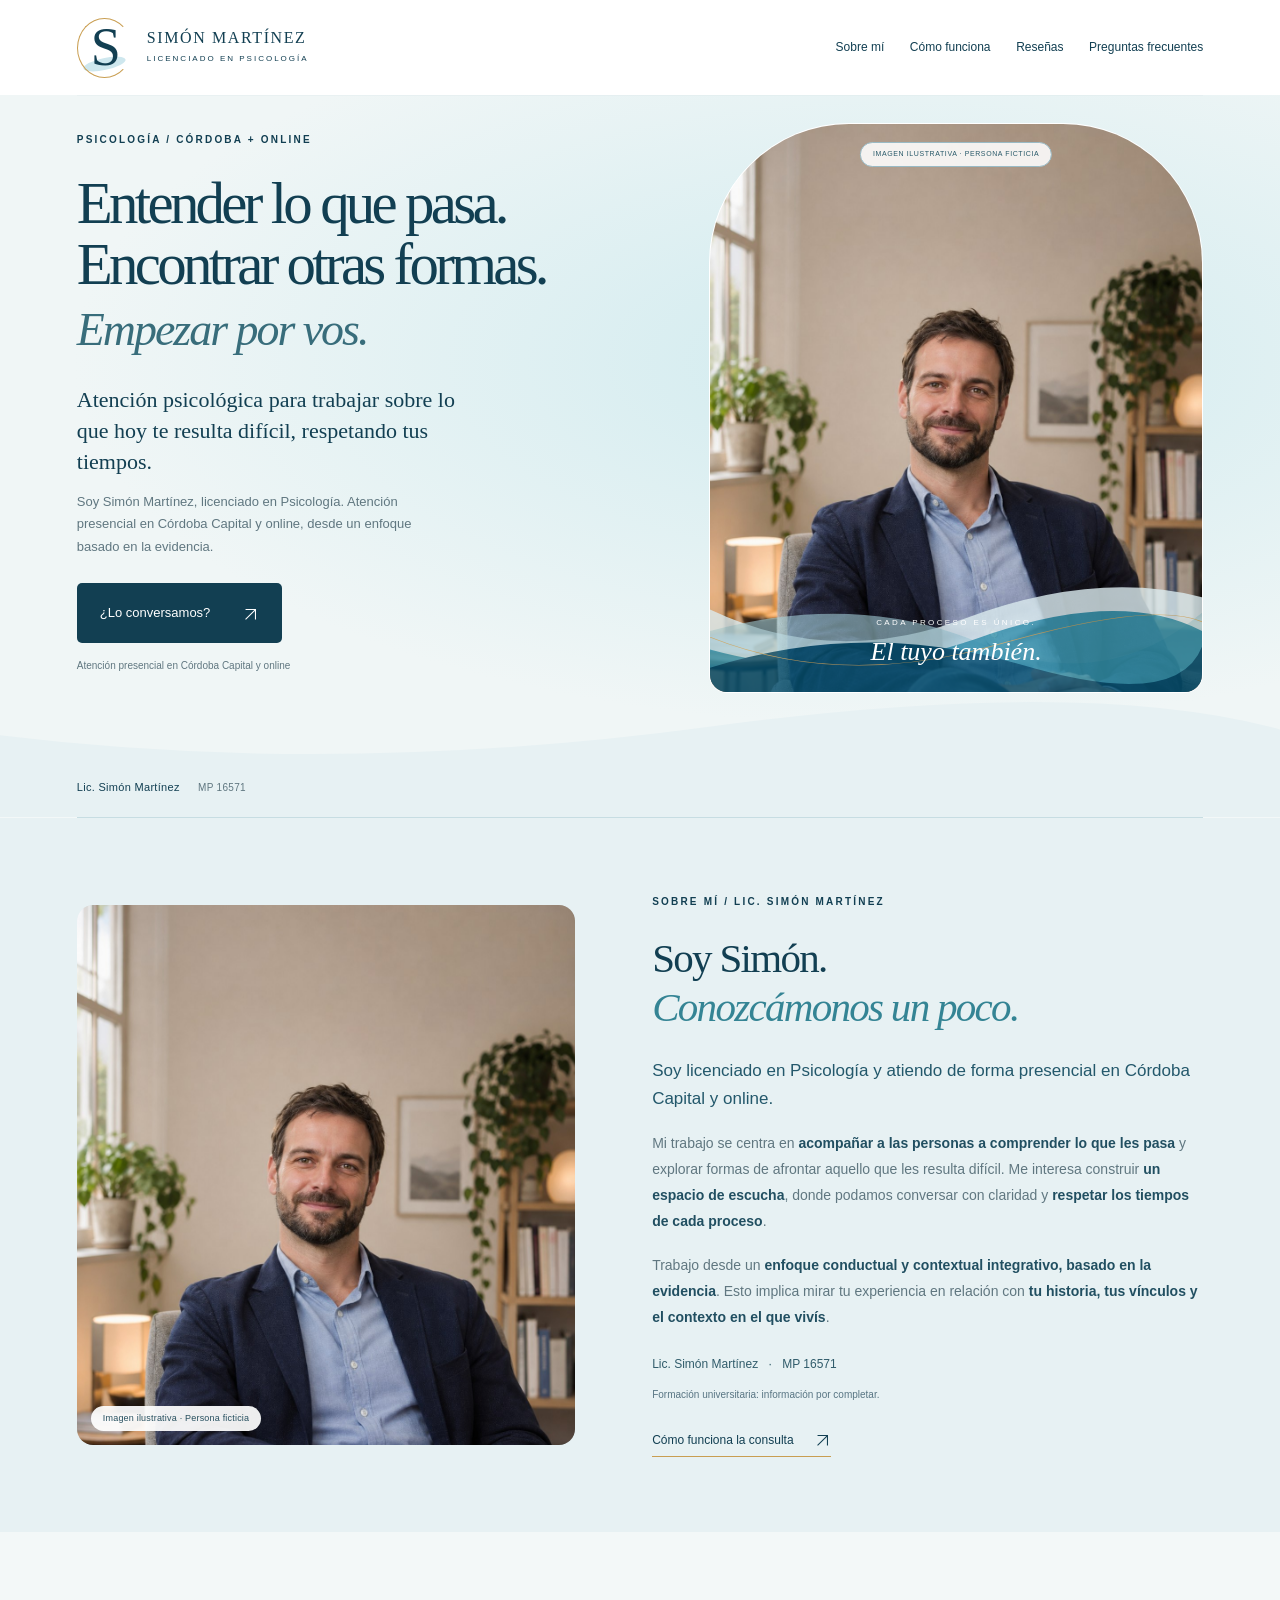
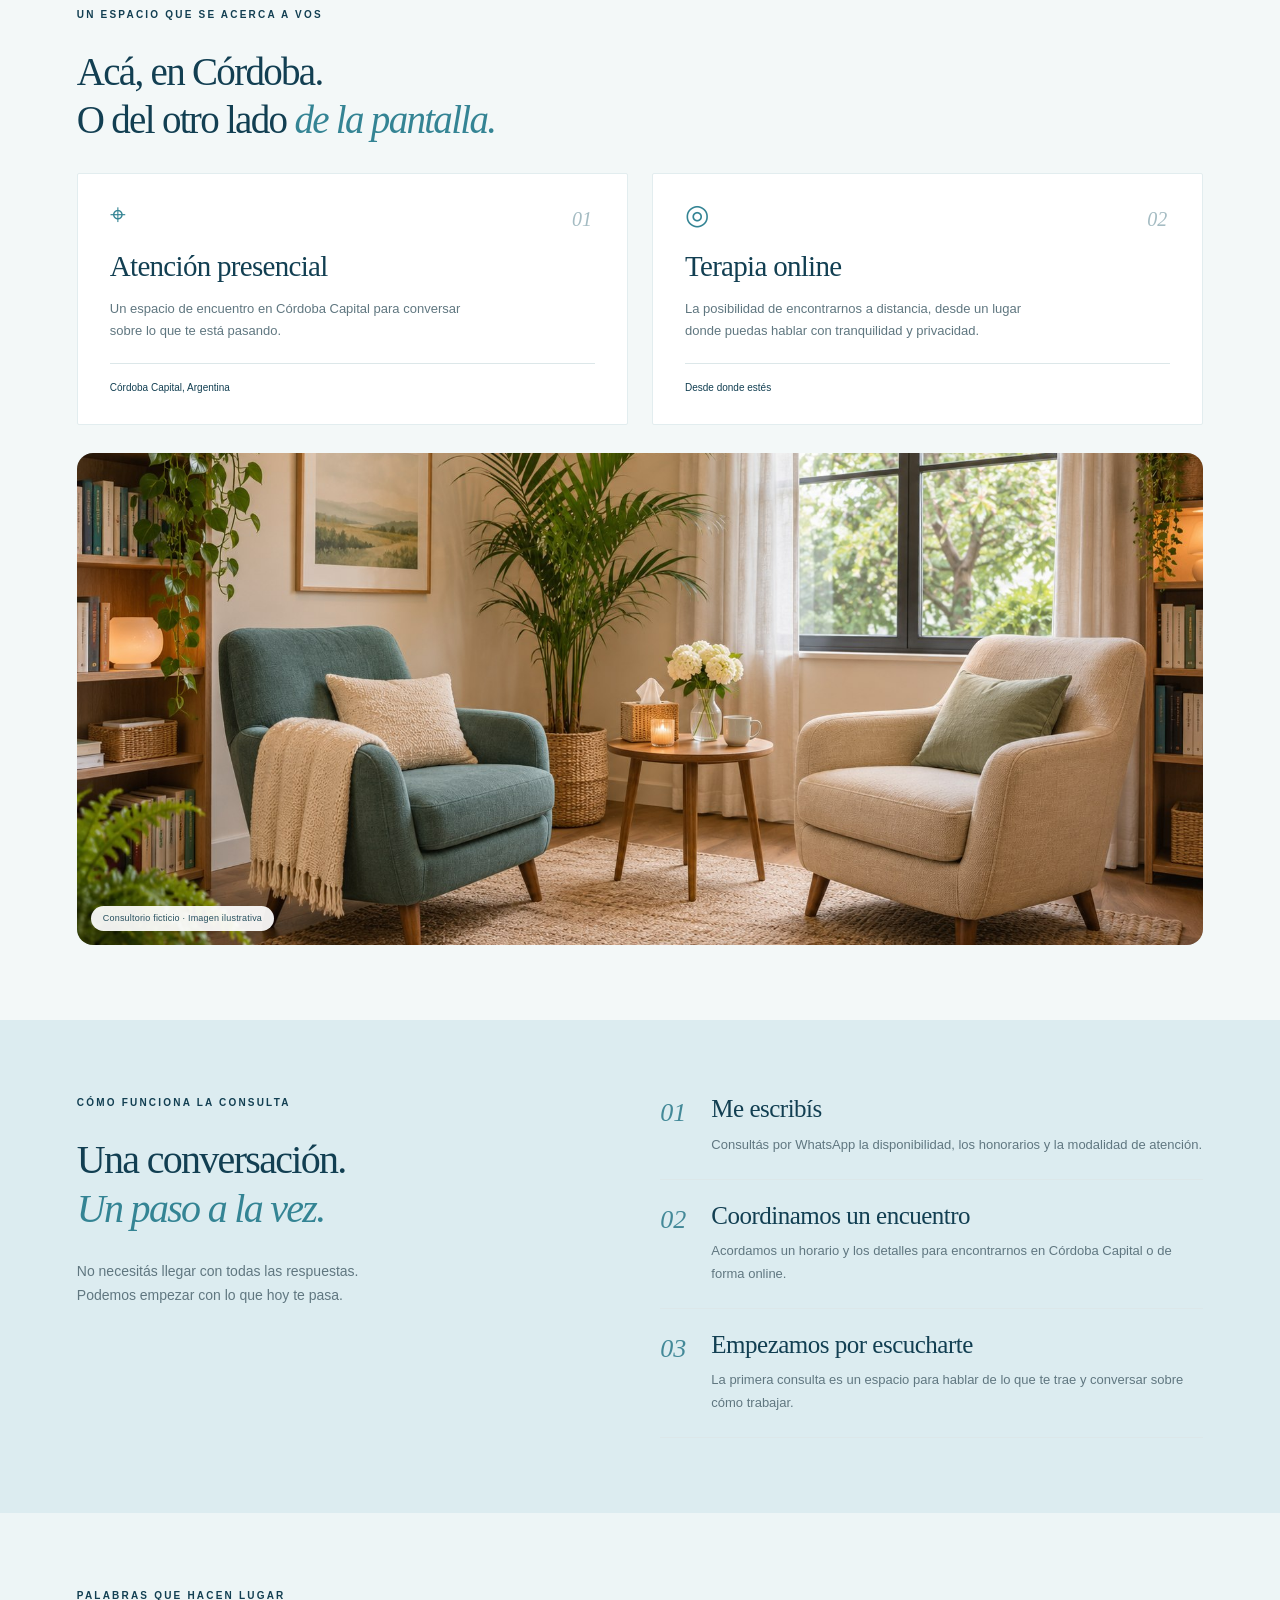
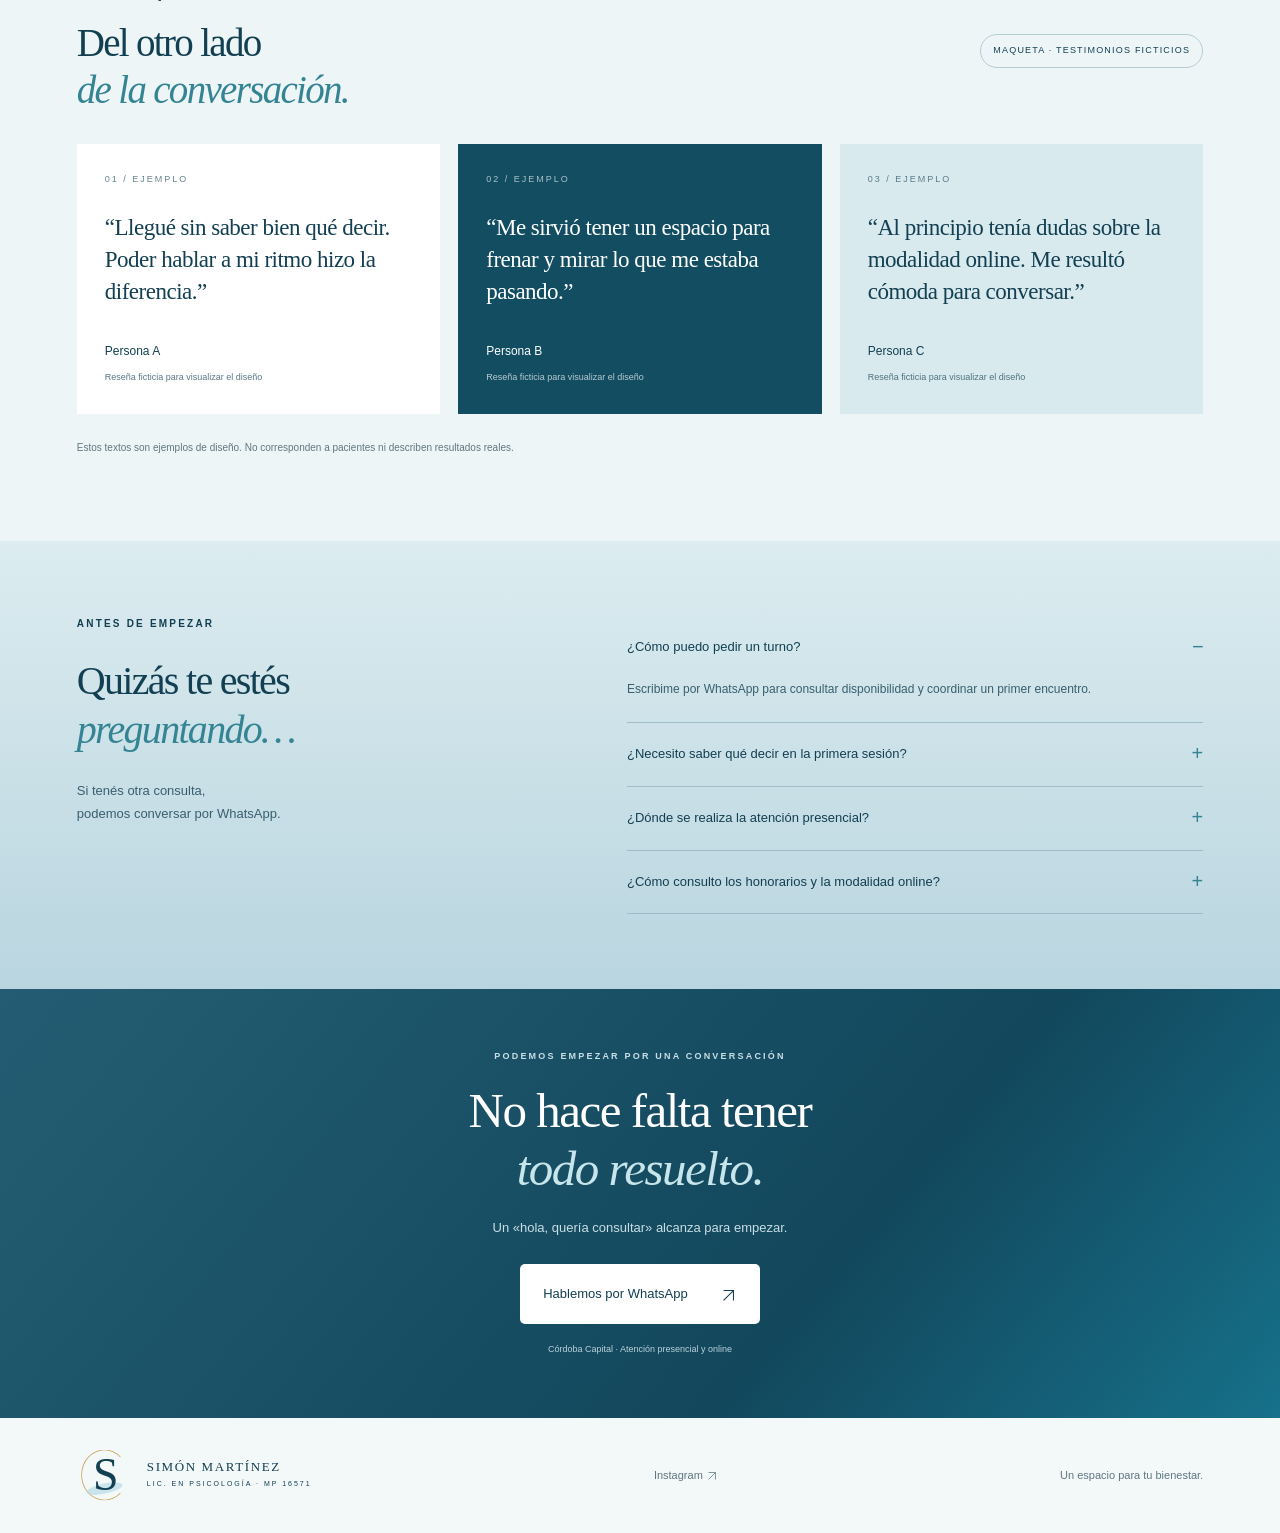
==== index.html @ 701aafaf "Create responsive psychologist landing page" ====
<!doctype html>
<html lang="es-AR">
<head><meta charset="utf-8"><meta name="viewport" content="width=device-width,initial-scale=1"><meta name="theme-color" content="#073d54"><meta name="description" content="Lic. Simón Martínez. Psicoterapia conductual y contextual integrativa basada en la evidencia. Córdoba Capital y online. MP 16571."><title>Simón Martínez · Psicólogo en Córdoba y online</title><style>
:root{--ink:#123f52;--muted:#607780;--gold:#c99e51;--pale:#f0f7f8;--line:#dce7e9}*{box-sizing:border-box}html{scroll-behavior:smooth;scroll-padding-top:30px}body{margin:0;color:var(--ink);background:#fff;font-family:Arial,Helvetica,sans-serif;font-size:15px;line-height:1.75}a{color:inherit;text-decoration:none}button,a,summary{-webkit-tap-highlight-color:transparent}a:focus-visible,summary:focus-visible{outline:3px solid var(--gold);outline-offset:6px}.wrap{width:min(1160px,88%);margin:auto}.header{height:112px;display:flex;align-items:center;justify-content:space-between;gap:24px}.brand{display:flex;align-items:center;gap:15px;font-family:Georgia,serif;letter-spacing:1.6px;line-height:1.35;font-size:16px}.brand small{display:block;font:8px/2.4 Arial,sans-serif;letter-spacing:2px}.monogram{position:relative;display:grid;place-items:center;width:55px;height:60px;border:1.5px solid var(--gold);border-right-color:transparent;border-radius:50%;font:54px/.9 Georgia,serif;letter-spacing:-3px}.monogram:after{content:'';position:absolute;bottom:7px;left:5px;width:43px;height:12px;background:#b6dce6aa;border-radius:50%;transform:rotate(-12deg);z-index:-1}.monogram i{position:absolute;right:-1px;top:18px;width:7px;height:7px;border-radius:50%;background:var(--gold)}nav{display:flex;gap:28px;font-size:12px}nav a:hover,.text-link:hover{color:#0c8a9a}.button{display:inline-flex;align-items:center;justify-content:center;gap:32px;background:var(--ink);color:#fff;padding:16px 23px;border-radius:5px;font-size:13px;line-height:1.4;transition:background .2s,transform .2s}.button:hover{background:#12647a;transform:translateY(-2px)}.button span{font-size:20px}.button.small{padding:11px 19px;gap:24px;font-size:12px}.hero{position:relative;background:linear-gradient(110deg,#f7faf9,#edf6f8);overflow:hidden}.hero-inner{display:grid;grid-template-columns:1.1fr 1fr;min-height:650px;align-items:center;gap:60px;padding-top:28px;padding-bottom:90px}.eyebrow{font-size:10px;font-weight:600;letter-spacing:2.2px;line-height:1.6;margin:0 0 25px}.eyebrow>span{display:inline-block;width:6px;height:6px;background:var(--gold);border-radius:50%;margin:0 8px 1px 0}h1,h2,h3{font-family:Georgia,'Times New Roman',serif;font-weight:400;line-height:1.14;letter-spacing:-1.7px;margin:0}h1{font-size:62px}h1 em,h2 em{font-weight:400;color:#348494}h1 em{position:relative}h1 em:after{content:'';position:absolute;bottom:-10px;left:0;width:95%;height:9px;border-top:1px solid var(--gold);border-radius:50%}.intro{font-size:16px;line-height:1.7;max-width:370px;margin:29px 0 13px}.description{font-size:13px;color:var(--muted);max-width:395px;margin-bottom:26px}.hero-note{font-size:10px;color:var(--muted);margin-top:14px}.hero-art{height:480px;position:relative;border-radius:220px 220px 12px 12px;background:linear-gradient(155deg,#fff 20%,#edf6f8 80%);overflow:hidden;box-shadow:0 24px 70px #1247560a;border:1px solid #fff}.art-letter{font:260px/.9 Georgia,serif;position:absolute;top:65px;left:50%;transform:translateX(-50%);color:#084565;z-index:2}.orbit{position:absolute;border:2px solid #d7ae60;border-right-color:transparent;border-bottom-color:#ead5ad;border-radius:50%;width:270px;height:280px;top:37px;left:50%;transform:translateX(-50%) rotate(-25deg)}.orbit-two{width:345px;height:350px;top:3px;border:1px solid #b4d7df70;transform:translateX(-50%) rotate(30deg)}.gold-dot{position:absolute;width:17px;height:17px;background:linear-gradient(130deg,#fce3a5,#c68928);border-radius:50%;top:175px;right:19%;z-index:3}.art-waves{position:absolute;bottom:0;width:100%;height:74%}.art-caption{position:absolute;bottom:28px;left:0;right:0;text-align:center;font-size:8px;letter-spacing:2.4px;color:white;z-index:4}.art-caption span{font:italic 22px/1.7 Georgia,serif;letter-spacing:0}.hero-bottom{position:absolute;bottom:-1px;left:0;width:100%;height:65px}.credentials{display:flex;justify-content:space-between;gap:20px;padding:25px 0 30px;border-bottom:1px solid var(--line);font-size:11px;letter-spacing:.3px}.credentials small{color:var(--muted);margin-left:15px;font-size:10px}.credentials>span+span:before{content:'✦';color:var(--gold);margin-right:16px}.section{padding-top:95px;padding-bottom:95px}h2{font-size:40px;line-height:1.22}h2 em{display:inline}.approach{display:grid;grid-template-columns:1.1fr 1fr;gap:80px}.approach-text p{margin:0 0 20px;color:var(--muted);font-size:14px}.text-link{font-size:12px;display:inline-flex;gap:45px;border-bottom:1px solid var(--gold);padding-bottom:5px}.modalities{background:var(--pale)}.section-heading{display:flex;justify-content:space-between;align-items:end;margin-bottom:40px}.section-heading>p{font-size:13px;color:var(--muted);margin:0 0 5px}.cards{display:grid;grid-template-columns:1fr 1fr;gap:24px}.card{padding:34px 37px;background:#fff;position:relative;border:1px solid #e2edef;border-radius:7px}.card-icon{font-size:35px;line-height:1;color:#348494}.card-number{position:absolute;top:34px;right:35px;font:italic 20px Georgia,serif;color:#a5bcc3}.card h3{font-size:29px;letter-spacing:-.7px;margin:25px 0 15px}.card p{font-size:13px;color:var(--muted);max-width:360px}.card-bottom{margin-top:32px;padding-top:18px;border-top:1px solid var(--line);display:flex;justify-content:space-between;align-items:center;font-size:10px}.card-bottom a{display:grid;place-items:center;border:1px solid var(--line);border-radius:50%;height:30px;width:30px;font-size:18px}.card-bottom a:hover{background:var(--pale)}.voices{text-align:center;border-bottom:1px solid var(--line);padding-top:65px;padding-bottom:65px}.quote-mark{font:90px/.8 Georgia,serif;color:var(--gold);height:58px}.voices .eyebrow{margin-bottom:15px}.voices h2{font-size:34px}.voices>p:not(.eyebrow){font-size:13px;color:var(--muted);margin-top:22px}.subtle{font-size:10px;color:var(--muted)}.faq{display:grid;grid-template-columns:1fr 1.2fr;gap:100px}.faq>div>p:last-child{font-size:13px;color:var(--muted);margin-top:25px}details{border-bottom:1px solid var(--line)}summary{cursor:pointer;list-style:none;font-size:13px;padding:20px 26px 20px 0;position:relative}summary::-webkit-details-marker{display:none}summary:after{content:'+';position:absolute;right:0;color:#368396;font-size:20px;top:13px}details[open] summary:after{content:'−'}details p{font-size:12px;color:var(--muted);margin:0 25px 22px 0}.contact{background:radial-gradient(ellipse at 100% 110%,#167e98 0%,transparent 65%),#0c4055;position:relative;overflow:hidden;color:white}.contact:after{content:'';position:absolute;width:800px;height:550px;border:1px solid #cba76588;border-radius:50%;right:-500px;top:-110px;transform:rotate(-35deg);pointer-events:none}.contact-inner{text-align:center;padding:70px 0}.contact .eyebrow{color:#c8dfe5;font-size:9px}.contact h2{font-size:48px}.contact h2 em{color:#c7e6ec}.contact p:not(.eyebrow){font-size:13px;color:#c9dfe5;margin:23px 0}.button.light{background:white;color:var(--ink)}.button.light:hover{background:#dceff2}.contact-note{display:block;font-size:9px;color:#bbd2dc;margin-top:18px}footer{display:flex;align-items:center;justify-content:space-between;gap:20px;min-height:140px}footer>a:not(.brand),footer>span{font-size:11px;color:var(--muted)}footer .brand{font-size:13px}footer .brand small{font-size:7px}footer .monogram{transform:scale(.85)}@media(min-width:1500px){.hero-inner{min-height:720px}}@media(max-width:900px){nav{gap:15px}nav a:last-child{display:none}.hero-inner{gap:30px}h1{font-size:49px}.hero-art{height:430px}.approach{gap:35px}h2{font-size:33px}.faq{gap:45px}.brand{font-size:13px}.brand small{font-size:7px}.credentials{font-size:10px}}@media(max-width:640px){.wrap{width:88%}.header{height:90px;gap:10px}.header nav{display:none}.brand{font-size:12px;gap:10px;letter-spacing:1px}.brand small{font-size:6px;letter-spacing:1.2px}.monogram{width:43px;height:48px;font-size:44px}.monogram:after{width:32px}.button.small{font-size:11px;padding:10px 13px;gap:14px}.hero-inner{grid-template-columns:1fr;padding-top:35px;padding-bottom:65px;gap:25px}.eyebrow{font-size:9px;letter-spacing:1.7px;margin-bottom:22px}h1{font-size:47px;letter-spacing:-1.8px}.intro{font-size:15px;margin-top:28px}.description{font-size:12px}.hero-art{height:305px;width:100%;max-width:380px;margin:0 auto;border-radius:150px 150px 8px 8px}.art-letter{font-size:180px;top:35px}.orbit{width:200px;height:205px;top:16px}.orbit-two{width:260px;height:270px;top:-20px}.gold-dot{top:105px;right:20%;width:12px;height:12px}.art-caption{bottom:15px;font-size:7px}.art-caption span{font-size:18px}.hero-bottom{height:35px}.credentials{flex-wrap:wrap;justify-content:center;text-align:center;gap:12px;padding:20px 0;font-size:9px}.credentials>span:first-child{width:100%;font-size:12px}.credentials>span+span:before{margin-right:6px}.section{padding-top:60px;padding-bottom:60px}.approach,.faq{grid-template-columns:1fr;gap:25px}h2{font-size:32px;letter-spacing:-1px}.approach-text p{font-size:13px}.section-heading{display:block;margin-bottom:27px}.section-heading>p{margin-top:20px}.cards{grid-template-columns:1fr;gap:17px}.card{padding:28px}.card h3{font-size:27px;margin-top:20px}.card-bottom{margin-top:25px}.voices h2{font-size:29px}.voices>p:not(.eyebrow){max-width:270px;margin:20px auto 10px}.subtle{display:block;font-size:9px;max-width:270px;margin:auto}.faq{gap:15px}.faq>div>p:last-child{margin-top:18px}.contact-inner{padding:60px 0}.contact h2{font-size:39px}.contact p:not(.eyebrow){font-size:12px}footer{flex-wrap:wrap;justify-content:space-between;padding:25px 0;min-height:140px}footer>span{width:100%;text-align:center;font-size:9px}footer .brand{font-size:11px}}@media(prefers-reduced-motion:reduce){html{scroll-behavior:auto}*{transition:none!important}}

.arrow{width:17px;height:17px;vertical-align:middle;flex-shrink:0}footer>a:not(.brand) .arrow{width:12px;height:12px}
/* Second direction: oversized typography, moving water, tactile surfaces. */
.hero-inner{grid-template-columns:1.2fr 1fr;gap:35px;min-height:740px;padding-top:50px}.hero{background:radial-gradient(ellipse at var(--mx,70%) var(--my,40%),#d1ebef,transparent 65%),#f0f6f6}.hero h1{font-size:clamp(48px,5.1vw,76px);letter-spacing:-3.7px;line-height:1.04}.hero h1 em{color:#137b91}.hero h1 em:after{display:none}.hero h1 .outlined{font-size:.78em;font-style:italic;color:#386d7b;letter-spacing:-2px}.intro{font-family:Georgia,serif;font-size:23px;line-height:1.4;max-width:405px}.description{max-width:370px}.hero-art{height:540px;border-radius:180px 180px 20px 20px;transform:perspective(1000px) rotateY(var(--ry,0deg)) rotateX(var(--rx,0deg));transition:transform .25s ease-out;box-shadow:20px 30px 0 #b5d4db30;isolation:isolate}.portrait-slot{position:absolute;inset:0;z-index:1}.portrait{width:100%;height:100%;object-fit:cover;object-position:center top}.portrait-pending{position:absolute;inset:0;display:flex;flex-direction:column;justify-content:center;padding:40px 20px 120px;align-items:center;background:linear-gradient(140deg,#e3f1f2,#a7d1dc)}.portrait-pending>span{font-size:60px;letter-spacing:7px;line-height:1.2}.portrait-pending em{font:italic 69px/1.1 Georgia,serif}.portrait-pending small{margin-top:18px;font-size:9px;letter-spacing:2px}.portrait-slot:has(img:not([hidden])) .portrait-pending{display:none}.hero-art .orbit{z-index:2;opacity:.35;pointer-events:none}.art-waves{z-index:2;pointer-events:none;height:55%;width:125%;left:-12.5%;animation:water 9s ease-in-out infinite alternate;opacity:.86}.art-caption{z-index:3;bottom:25px}.art-caption span{font-size:26px}.gold-dot,.monogram i,.eyebrow>span{display:none}.moving-strip{overflow:hidden;background:#0c4b61;color:#d4e9ed;padding:16px 0;transform:rotate(-1.4deg);margin:-5px 0 20px}.moving-strip>div{white-space:nowrap;width:max-content;animation:drift 40s linear infinite;font-size:12px;letter-spacing:3px}.moving-strip i{margin:0 40px;color:#b9dce4;font-size:20px}.approach h2{font-size:49px}.approach{padding-top:115px;padding-bottom:115px}.card{border-radius:2px;transition:transform .25s,box-shadow .25s}.card:hover{transform:translateY(-7px);box-shadow:0 20px 35px #184b5d0c}.voices{text-align:left}.voices .section-heading{align-items:center}.voices h2{font-size:46px}.demo-label{font-size:9px;letter-spacing:1.2px;border:1px solid #b6cdd3;padding:8px 12px;border-radius:30px}.review-grid{display:grid;grid-template-columns:repeat(3,1fr);gap:18px}.review{background:#edf5f5;padding:28px;display:flex;flex-direction:column;min-height:310px;transform:perspective(900px) rotateY(var(--ry,0deg)) rotateX(var(--rx,0deg));transition:transform .2s ease-out}.review:nth-child(2){background:#124d61;color:#fff;margin-top:27px;margin-bottom:-27px}.review:nth-child(3){background:#e4eef0}.review-index{font-size:9px;letter-spacing:2px;opacity:.65}.review blockquote{font:24px/1.4 Georgia,serif;margin:30px 0;letter-spacing:-.5px}.review p{font-size:12px;margin:auto 0 0}.review p span{display:block;font-size:9px;opacity:.7;margin-top:8px}.voices>p.demo-note{font-size:10px;margin-top:50px}.button{transition:transform .2s ease-out,background .2s;transform:translate(var(--bx,0px),var(--by,0px))}.button:hover{transform:translate(var(--bx,0px),var(--by,-2px));background:#13738b}.reveal{opacity:0;transform:translateY(24px);transition:opacity .8s,transform .8s}.reveal.visible{opacity:1;transform:translateY(0)}.hero-copy{animation:enter .9s both}.hero-art{animation:enter 1.2s both}.contact h2{font-size:65px}.contact-inner{padding:90px 0}@keyframes drift{to{transform:translateX(-50%)}}@keyframes water{from{transform:translateX(-3%) rotate(-3deg)}to{transform:translateX(3%) rotate(3deg)}}@keyframes enter{from{opacity:0;translate:0 25px}to{opacity:1;translate:0 0}}@media(max-width:900px){.hero h1{font-size:55px}.hero-inner{gap:25px}.hero-art{height:470px}.portrait-pending>span{font-size:45px}.portrait-pending em{font-size:55px}.review{padding:20px}.review blockquote{font-size:20px}}@media(max-width:640px){.hero-inner{grid-template-columns:1fr;padding-top:30px;gap:35px}.hero h1{font-size:52px;letter-spacing:-2.7px}.hero h1 .outlined{letter-spacing:-1.5px}.intro{font-size:22px;max-width:310px}.hero-art{height:390px;max-width:none;border-radius:150px 150px 10px 10px;box-shadow:10px 15px 0 #b5d4db30}.portrait-pending{padding-bottom:80px}.portrait-pending>span{font-size:54px}.portrait-pending em{font-size:65px}.moving-strip{padding:10px 0}.moving-strip>div{font-size:10px}.approach{padding-top:65px;padding-bottom:65px}.approach h2{font-size:36px}.voices h2{font-size:36px}.voices .section-heading{display:block}.demo-label{display:inline-block;margin-top:23px;font-size:8px}.review-grid{grid-template-columns:1fr}.review{min-height:240px;padding:28px}.review:nth-child(2){margin:0}.review blockquote{font-size:25px}.voices>p.demo-note{max-width:none;margin-top:22px}.contact h2{font-size:45px}}@media(prefers-reduced-motion:reduce){*,*:before,*:after{animation:none!important;transition:none!important}.reveal{opacity:1;transform:none}.hero-art,.review,.button{transform:none!important}}
body{overflow-x:clip}
html{overflow-x:hidden}.moving-strip{clip-path:inset(-100px 2px);max-width:100%}
.header{gap:22px}.header>.button{margin-left:auto}.menu-toggle{width:46px;height:46px;border:1px solid #bad0d7;border-radius:50%;background:transparent;display:flex;flex-direction:column;justify-content:center;align-items:center;gap:5px;cursor:pointer;transition:background .2s}.menu-toggle span{height:1.5px;width:19px;background:var(--ink);transition:width .2s}.menu-toggle:hover{background:#e4f0f2}.menu-toggle:hover span:nth-child(2){width:12px}dialog{border:0;color:var(--ink);padding:32px;background:#f3f8f8;max-height:90dvh;overscroll-behavior:contain}dialog::backdrop{background:#052b3f99;backdrop-filter:blur(7px)}dialog[open]{animation:enter .3s ease-out}.menu-dialog{width:min(560px,92vw);border-radius:12px;margin:auto 4vw auto auto}.dialog-top{display:flex;justify-content:space-between;align-items:center;gap:20px;font-size:10px;letter-spacing:2px}.close-dialog{border:1px solid #bdd1d7;border-radius:50%;width:40px;height:40px;font:28px/1 Arial;color:var(--ink);background:transparent;cursor:pointer;flex-shrink:0}.close-dialog:hover{background:#dcebef}.menu-dialog nav{display:flex;flex-direction:column;gap:0;margin:25px 0}.menu-dialog nav a{font:32px/1.3 Georgia,serif;padding:17px 0;border-bottom:1px solid var(--line);display:flex;align-items:center;gap:20px}.menu-dialog nav a:last-child{display:flex}.menu-dialog nav small{font:10px Arial;color:#64818a}.menu-dialog nav a span{margin-left:auto;font:24px Georgia}.menu-dialog>p{font-size:10px;color:var(--muted)}.content-dialog{width:min(1100px,94vw);border-radius:12px}.content-dialog .section{padding-top:40px;padding-bottom:35px}.content-dialog .wrap{width:100%}.content-dialog .modalities{background:transparent}.content-dialog .reveal{opacity:1;transform:none}.content-dialog .voices{border:0}.content-dialog .voices .review-grid{margin-bottom:35px}[hidden]{display:none!important}body:has(dialog[open]){overflow:hidden}.quick-links{display:flex;justify-content:center;gap:12px;flex-wrap:wrap;padding:28px 0}.quick-links a{font-size:12px;border:1px solid var(--line);padding:10px 18px;border-radius:30px;transition:background .2s}.quick-links a:hover{background:#dfedf0}.compact .hero-inner{min-height:600px;padding-top:25px;padding-bottom:55px}.compact .hero-art{height:440px}.compact .hero h1{font-size:clamp(45px,4.5vw,65px)}.compact .hero .intro{margin:20px 0 12px;font-size:21px}.compact .contact-inner{padding:35px 0}.compact .contact h2{font-size:36px}.compact .contact h2 br{display:none}.compact .contact .eyebrow{display:none}.compact .contact p:not(.eyebrow){margin:12px 0 18px}.compact .contact-note{margin-top:12px}.compact footer{min-height:110px}.compact .credentials{padding:15px 0}.compact .moving-strip{padding:9px 0;margin-bottom:5px}@media(max-width:640px){.header{gap:10px}.menu-toggle{width:40px;height:40px}.compact .hero-inner{gap:22px;padding-top:15px;padding-bottom:45px}.compact .hero h1{font-size:46px}.compact .hero-art{height:300px;max-width:340px}.compact .hero .description{display:none}.compact .hero .intro{font-size:19px;margin:18px 0}.compact .hero-note{font-size:9px}.compact .portrait-pending>span{font-size:40px}.compact .portrait-pending em{font-size:50px}.compact .portrait-pending{padding-bottom:70px}.compact .art-caption span{font-size:22px}.quick-links{gap:8px;padding:20px 0}.quick-links a{font-size:11px;padding:8px 12px}.compact .contact h2{font-size:29px}.content-dialog,.menu-dialog{padding:22px}.menu-dialog{margin:auto}.menu-dialog nav a{font-size:27px;padding:15px 0}.content-dialog .section-heading{margin-bottom:20px}.content-dialog .approach h2,.content-dialog h2{font-size:30px}.content-dialog .review{min-height:220px}.content-dialog .faq{gap:10px}}
/* Continuous, calm reading experience. */
.credentials>span+span:before{content:none}.header{height:95px}.header .menu-toggle{margin-left:auto}.hero-inner{min-height:660px;padding-top:28px;padding-bottom:65px}.hero-art{height:470px;animation:enter 1.2s both;transform:none;box-shadow:none}.art-waves{animation:none;width:100%;left:0;transform:none}.hero h1{font-size:clamp(45px,4.7vw,67px)}.hero .intro{font-size:22px}.hero .description{margin-bottom:24px}.credentials{padding:20px 0;font-size:11px;align-items:center}.section{padding-top:75px;padding-bottom:75px}.approach{gap:75px}.approach h2{font-size:41px}.section-heading h2{font-size:39px}.card{padding:27px 32px}.card h3{margin-top:17px}.card-bottom{margin-top:20px;padding-top:15px}.card-icon{font-size:28px}.section-heading{margin-bottom:30px}.consultation{display:grid;grid-template-columns:1fr 1.1fr;gap:90px}.consult-intro{font-size:14px;color:var(--muted);margin-top:25px}.steps article{display:flex;gap:25px;padding:22px 0;border-bottom:1px solid var(--line)}.steps article:first-child{padding-top:0}.steps article>span{font:italic 26px Georgia;color:#438998;line-height:1.4}.steps h3{font-size:25px;letter-spacing:-.5px}.steps p{font-size:13px;color:var(--muted);margin:10px 0 0}.voices{border-top:1px solid var(--line)}.voices h2{font-size:39px}.review{min-height:270px;transform:none}.review:nth-child(2){margin-top:0;margin-bottom:0}.review blockquote{font-size:23px;margin:24px 0}.voices>p.demo-note{margin-top:25px}.faq{gap:70px}.contact-inner{padding:60px 0}.contact h2{font-size:49px;line-height:1.2;letter-spacing:-1.5px}.contact h2 br{display:block}.contact h2 em{display:inline-block}.contact p:not(.eyebrow){margin:18px 0 24px}.contact .eyebrow{margin-bottom:18px}.contact:after{display:none}footer{min-height:115px}.menu-dialog nav a{font-size:28px;padding:13px 0}.menu-dialog{max-height:92dvh}.button:hover{transform:translateY(-2px)}.card:hover{transform:translateY(-3px)}@media(max-width:640px){.header{height:80px}.hero-inner{padding-top:25px;padding-bottom:45px;gap:28px}.hero h1{font-size:46px}.hero-art{height:330px}.hero .intro{font-size:20px}.hero .description{font-size:12px}.hero .hero-note{font-size:9px}.portrait-pending{padding-bottom:85px}.portrait-pending>span{font-size:42px}.portrait-pending em{font-size:53px}.credentials{gap:10px;font-size:9px;padding:18px 0}.credentials>span:first-child{font-size:11px}.section{padding-top:48px;padding-bottom:48px}.approach,.consultation,.faq{grid-template-columns:1fr;gap:25px}.approach h2,.section-heading h2,.voices h2,h2{font-size:32px}.consultation{gap:30px}.steps article{gap:20px;padding:20px 0}.steps h3{font-size:24px}.consult-intro{margin:18px 0 0}.card{padding:25px}.review{min-height:235px;padding:25px}.review blockquote{font-size:23px}.contact-inner{padding:44px 0}.contact h2{font-size:35px;letter-spacing:-1px}.contact .eyebrow{font-size:8px}.contact p:not(.eyebrow){font-size:12px}.faq>div>p:last-child{margin-bottom:0}.demo-label{margin-top:18px}}


/* Visible navigation on larger screens; hamburger only on phones. */
.header .desktop-nav{display:flex;align-items:center;gap:28px;margin-left:auto;font-size:12px}.header .desktop-nav a{display:block;white-space:nowrap;padding:8px 0;position:relative}.desktop-nav a:after{content:'';position:absolute;left:0;right:100%;bottom:2px;height:1px;background:currentColor;transition:right .2s}.desktop-nav a:hover:after{right:0}.header .menu-toggle{display:none}@media(min-width:641px) and (max-width:900px){.header .desktop-nav{gap:16px;font-size:11px}.header{gap:16px}}@media(max-width:640px){.header .desktop-nav{display:none}.header .menu-toggle{display:flex}}

/* Gentle motion inspired by the reference, with visible photo placement guides. */
.header{position:sticky;top:0;z-index:20;background:#ffffffed;backdrop-filter:blur(14px);box-shadow:0 1px 0 #dce7e955}.header:before{content:'';position:absolute;inset:0 calc((100vw - 100%)/-2);background:inherit;z-index:-1;backdrop-filter:blur(14px)}html{scroll-padding-top:115px}.header{transition:box-shadow .3s}.header.is-scrolled{box-shadow:0 5px 24px #123f520c}.reveal{opacity:0;transform:translateY(22px);transition:opacity .65s ease,transform .65s cubic-bezier(.2,.65,.3,1);transition-delay:var(--reveal-delay,0ms)}.reveal.visible{opacity:1;transform:translateY(0)}.card,.review{transition:box-shadow .3s ease,transform .3s ease,opacity .65s ease}.card.visible:hover,.review.visible:hover{transform:translateY(-5px);box-shadow:0 15px 35px #123f5212}.button{transition:background .25s ease,transform .25s ease,box-shadow .25s ease}.button:hover{box-shadow:0 7px 18px #123f521a}.text-link .arrow,.button .arrow{transition:transform .25s}.text-link:hover .arrow,.button:hover .arrow{transform:translate(2px,-2px)}.image-tag{position:absolute;top:20px;left:20px;z-index:5;border:1px solid #99bac5;background:#ffffffde;border-radius:20px;padding:6px 12px;font-size:8px;letter-spacing:1.5px;line-height:1.5;color:#285969}.portrait-pending{padding:75px 25px 110px;background:linear-gradient(140deg,#ecf5f5,#d2e8ed);text-align:center}.portrait-pending>strong,.image-placeholder>strong{font:27px/1.2 Georgia,serif;letter-spacing:-.5px;color:var(--ink)}.portrait-pending p,.image-placeholder p{font:12px/1.8 Arial,sans-serif;color:#527480;margin:16px 0}.portrait-pending small,.image-placeholder small{font:8px/1.5 Arial,sans-serif;letter-spacing:1.5px;color:#527480}.portrait-pending .photo-frame-icon,.image-placeholder .photo-frame-icon{width:46px;height:46px;border:1px solid #9cbec9;border-radius:10px;display:grid;place-items:center;font:25px Arial;color:#5e8d9d;margin-bottom:20px;letter-spacing:0}.image-placeholder{position:relative;border:1px dashed #9dbdc7;border-radius:12px;background:linear-gradient(120deg,#f0f7f7,#e2eef1);display:flex;align-items:center;justify-content:center;flex-direction:column;text-align:center;padding:65px 25px 35px;min-height:250px}.about-photo{margin-top:30px}.about-photo strong{font-size:24px}.office-photo{margin-top:24px;min-height:230px}.image-placeholder .image-tag{top:15px;left:15px}.office-photo .photo-frame-icon{margin-bottom:12px}.office-photo p{margin:12px 0}.about-photo p{font-size:11px}.faq details{interpolate-size:allow-keywords}.faq details::details-content{height:0;overflow:clip;opacity:0;transition:height .35s ease,opacity .25s ease,content-visibility .35s allow-discrete}.faq details[open]::details-content{height:auto;opacity:1}.faq summary:after{transition:transform .25s}.faq details[open] summary:after{transform:rotate(180deg)}@media(max-width:640px){html{scroll-padding-top:95px}.portrait-pending{padding:70px 20px 95px}.portrait-pending .photo-frame-icon{width:34px;height:34px;margin-bottom:12px;font-size:20px}.portrait-pending>strong{font-size:23px}.portrait-pending p{font-size:10px;margin:10px 0}.portrait-pending small{font-size:7px;margin-top:6px}.image-tag{top:16px;left:16px;font-size:7px}.image-placeholder{min-height:235px;padding:65px 20px 28px}.image-placeholder strong{font-size:24px}.image-placeholder p{font-size:11px}.image-placeholder p br{display:none}.office-photo{min-height:230px}.about-photo{margin-top:25px}}@media(prefers-reduced-motion:reduce){.reveal{opacity:1;transform:none}.faq details::details-content{transition:none}.card.visible:hover,.review.visible:hover{transform:none}}

/* Responsive photo layout: intrinsic sizes and deliberate crops. */
*,*:before,*:after{box-sizing:border-box}img{display:block;max-width:100%;height:auto}figure{margin:0}.hero-inner,.approach,.consultation,.faq,.cards,.review-grid{min-width:0}.hero-inner>*,.approach>*,.consultation>*,.faq>*,.cards>*,.review-grid>*{min-width:0}.hero-inner{grid-template-columns:minmax(0,1.15fr) minmax(0,1fr);gap:clamp(25px,5vw,70px)}.hero-art{height:auto;aspect-ratio:4/5;max-height:570px;width:100%;border-radius:140px 140px 18px 18px}.portrait-slot{position:absolute;inset:0}.portrait{width:100%;height:100%;object-fit:cover;object-position:50% 25%}.hero-art .orbit{display:none}.hero-art .art-waves{height:27%;opacity:.8}.art-caption{bottom:18px}.hero-art>.image-tag{font-size:7px;letter-spacing:.6px;top:18px;left:50%;transform:translateX(-50%);white-space:nowrap}.approach{grid-template-columns:minmax(0,.95fr) minmax(0,1.05fr);align-items:center;gap:clamp(30px,6vw,85px)}.about-photo{margin:0;aspect-ratio:4/4.5;width:100%;max-height:540px}.demo-photo{position:relative;overflow:hidden;border-radius:16px;background:#dcebef;border:0;padding:0}.demo-photo img{width:100%;height:100%;object-fit:cover}.about-photo img{object-position:50% 25%}.demo-photo figcaption{position:absolute;bottom:14px;left:14px;max-width:calc(100% - 28px);border-radius:20px;background:#ffffffec;padding:6px 12px;font:9px/1.5 Arial,sans-serif;color:#264f5e;letter-spacing:.2px}.approach-text .eyebrow{color:var(--ink);font-size:10px;margin-bottom:22px}.approach-text h2{margin-bottom:25px}.approach-text p{font-size:14px;line-height:1.85}.office-photo{width:100%;aspect-ratio:16/7;min-height:0;margin-top:28px}.office-photo img{object-position:50% 55%}.credentials{justify-content:flex-start}.section-heading{gap:25px}h1,h2,h3,p{overflow-wrap:break-word}.text-link{max-width:100%;gap:20px;align-items:center}.steps article>span{flex-shrink:0}.header .desktop-nav{gap:clamp(15px,2vw,28px)}.hero h1{font-size:clamp(42px,4.6vw,67px)}.review blockquote{overflow-wrap:anywhere}@media(min-width:641px) and (max-width:1000px){.hero-inner{gap:28px}.hero h1{font-size:clamp(40px,5.5vw,54px);letter-spacing:-2px}.hero-art{border-radius:95px 95px 14px 14px}.hero .intro{font-size:20px}.hero .description{font-size:12px}.approach{gap:30px}.approach h2{font-size:34px}.approach-text p{font-size:13px}.review-grid{gap:12px}.review{padding:20px}.review blockquote{font-size:21px}.consultation,.faq{gap:35px}}@media(max-width:640px){.wrap{width:calc(100% - 36px)}.hero-inner{grid-template-columns:minmax(0,1fr);padding-top:24px;gap:28px}.hero h1{font-size:clamp(37px,10.6vw,55px);letter-spacing:-2px;line-height:1.12}.hero h1 .outlined{letter-spacing:-1px;font-size:.79em}.hero-art{width:min(100%,390px);height:auto;aspect-ratio:4/4.6;max-height:none;border-radius:110px 110px 14px 14px;margin:0 auto}.hero .intro{max-width:100%;font-size:20px}.hero .description{display:block;max-width:100%;font-size:12px}.hero .hero-note{font-size:10px}.hero-art .art-waves{height:25%}.hero-art>.image-tag{top:18px;font-size:6px;padding:5px 9px}.art-caption{bottom:15px}.art-caption span{font-size:22px}.approach{grid-template-columns:minmax(0,1fr);gap:28px;align-items:start}.approach .about-photo{width:100%;aspect-ratio:5/4;max-height:none;margin:0}.about-photo img{object-position:50% 28%}.approach-text h2{font-size:33px;margin-bottom:20px}.approach-text p{font-size:13px}.office-photo{aspect-ratio:4/3;width:100%;min-height:0;margin-top:20px}.office-photo img{object-position:50% 50%}.demo-photo figcaption{font-size:8px;bottom:10px;left:10px;padding:5px 10px}.section-heading{display:block}.section-heading h2{font-size:32px}.consultation,.faq,.cards,.review-grid{grid-template-columns:minmax(0,1fr)}.review{min-height:0}.review blockquote{font-size:24px}.review p{margin-top:10px}.credentials>span:first-child{width:auto}.contact h2{font-size:clamp(29px,8.5vw,36px)}footer{gap:18px}footer .brand{max-width:75%}.header{gap:12px}.header .brand{min-width:0}.brand>span:last-child{min-width:0}.menu-dialog{width:calc(100% - 28px);max-height:90dvh;padding:22px}.menu-dialog nav a{font-size:clamp(23px,6.4vw,28px)}.demo-label{white-space:normal;max-width:100%;font-size:8px}.steps article{gap:16px}.steps h3{font-size:23px}.contact-note{font-size:9px}}@media(max-width:360px){.wrap{width:calc(100% - 28px)}.header .brand{font-size:10px;gap:8px}.brand small{font-size:5.5px}.header .monogram{width:36px;height:42px;font-size:38px}.hero h1{font-size:37px}.hero .button{width:100%}.hero .intro{font-size:19px}.card{padding:22px}.menu-dialog nav a{font-size:23px}}

@media(max-width:640px){.about-photo img{object-position:50% 65%}}

/* A connected palette, with a genuine introduction instead of repeated hero copy. */
body{background:#f3f8f8}.hero-bottom path{fill:#e7f1f3}.credentials{background:transparent;border-bottom-color:#c7dde2}#enfoque{position:relative;isolation:isolate}#enfoque:before{content:'';position:absolute;inset:0 calc((100vw - 100%)/-2);background:#e7f1f3;z-index:-1}.credentials{position:relative;isolation:isolate}.credentials:before{content:'';position:absolute;inset:0 calc((100vw - 100%)/-2);background:#e7f1f3;z-index:-1}.approach-text .bio-lead{font-size:17px;line-height:1.65;color:#23586b}.approach-text p{margin-bottom:18px}.bio-credentials{display:flex;gap:10px;flex-wrap:wrap;margin:23px 0 12px}.bio-credentials span{border:1px solid #b6d0d8;padding:6px 11px;border-radius:20px;font-size:8px;letter-spacing:1px;color:#315c6b}.approach-text .education-pending{font-size:10px;color:#587583;margin-bottom:22px}.modalities{background:#f3f8f8}.consultation{position:relative;isolation:isolate}.consultation:before{content:'';position:absolute;inset:0 calc((100vw - 100%)/-2);background:#dcecf0;z-index:-1}.voices{position:relative;isolation:isolate;border-top:0;border-bottom:0}.voices:before{content:'';position:absolute;inset:0 calc((100vw - 100%)/-2);background:#edf5f6;z-index:-1}.review{background:#fff}.review:nth-child(3){background:#d9eaee}.faq{position:relative;isolation:isolate}.faq:before{content:'';position:absolute;inset:0 calc((100vw - 100%)/-2);background:linear-gradient(180deg,#dcecf0,#b9d5df);z-index:-1}.questions details{border-bottom-color:#9dbdc9}.faq details p,.faq>div>p:last-child{color:#385f70}.contact{background:linear-gradient(130deg,#245d73,#12475c 65%,#16718a)}footer{background:transparent}.approach-text h2{font-size:41px;line-height:1.2}.about-photo{align-self:center}@media(max-width:900px){.approach-text h2{font-size:34px}.approach-text .bio-lead{font-size:15px}}@media(max-width:640px){.approach-text h2{font-size:33px}.approach-text .bio-lead{font-size:16px}.approach-text p{font-size:13px}.approach-text .education-pending{font-size:10px}.bio-credentials{margin-top:20px;gap:8px}.bio-credentials span{font-size:7px}.faq{padding-top:48px;padding-bottom:55px}}

/* On phones, show the portrait once in the hero, then continue with the biography. */
@media(max-width:640px){#enfoque>.about-photo{display:none}#enfoque{gap:0}}

.approach-text strong{font-weight:600;color:#214f61}.approach-text .bio-signature{font-size:12px;color:#315c6b;margin:23px 0 10px}.bio-signature span{margin:0 7px}

/* A quieter sticky header while reading; restore contrast on interaction. */
.header{transition:background .35s ease,box-shadow .35s ease,backdrop-filter .35s ease}.header.is-scrolled{background:rgba(255,255,255,.30);backdrop-filter:blur(7px);box-shadow:none}.header.is-scrolled .brand,.header.is-scrolled .desktop-nav{opacity:.72;transition:opacity .25s ease}.header.is-scrolled:hover,.header.is-scrolled:focus-within{background:rgba(255,255,255,.94);backdrop-filter:blur(14px)}.header.is-scrolled:hover .brand,.header.is-scrolled:hover .desktop-nav,.header.is-scrolled:focus-within .brand,.header.is-scrolled:focus-within .desktop-nav{opacity:1}.header.is-scrolled:before{backdrop-filter:inherit}@media(hover:none){.header.is-scrolled:hover{background:rgba(255,255,255,.30);backdrop-filter:blur(7px)}.header.is-scrolled:focus-within{background:rgba(255,255,255,.94)}}@media(prefers-reduced-motion:reduce){.header,.header .brand,.header .desktop-nav{transition:none}}
</style></head>
<body>
<header class="header wrap"><a class="brand" href="#inicio" aria-label="Simón Martínez, inicio"><span class="monogram" aria-hidden="true">S</span><span>SIMÓN MARTÍNEZ<small>LICENCIADO EN PSICOLOGÍA</small></span></a><nav class="desktop-nav" aria-label="Principal"><a href="#enfoque">Sobre mí</a><a href="#consulta">Cómo funciona</a><a href="#resenas">Reseñas</a><a href="#preguntas">Preguntas frecuentes</a></nav><button class="menu-toggle" aria-label="Abrir menú" aria-haspopup="dialog" aria-controls="site-menu"><span></span><span></span><span></span></button></header>
<main>
<section class="hero" id="inicio"><div class="hero-inner wrap"><div class="hero-copy"><p class="eyebrow">PSICOLOGÍA / CÓRDOBA + ONLINE</p><h1>Entender lo que pasa.<br>Encontrar otras formas.<br><em class="outlined">Empezar por vos.</em></h1><p class="intro">Atención psicológica para trabajar sobre lo que hoy te resulta difícil, respetando tus tiempos.</p><p class="description">Soy Simón Martínez, licenciado en Psicología. Atención presencial en Córdoba Capital y online, desde un enfoque basado en la evidencia.</p><a class="button" href="https://wa.me/5493517312121?text=Hola%20Sim%C3%B3n%2C%20quisiera%20consultar%20por%20un%20turno%20y%20conocer%20la%20disponibilidad%20y%20los%20honorarios." target="_blank" rel="noopener noreferrer">¿Lo conversamos? <span><svg class="arrow" viewBox="0 0 24 24" fill="none" stroke="currentColor" stroke-width="1.5" aria-hidden="true"><path d="M5 19 19 5M5 5h14v14"/></svg></span></a><p class="hero-note">Atención presencial en Córdoba Capital y online</p></div><div class="hero-art" data-tilt><span class="image-tag">IMAGEN ILUSTRATIVA · PERSONA FICTICIA</span><div class="orbit orbit-one"></div><div class="orbit orbit-two"></div><div class="portrait-slot"><img class="portrait" src="[data-uri]" alt="Retrato ilustrativo de una persona ficticia, no es Simón Martínez" width="800" height="1000" fetchpriority="high"></div><div class="art-caption">CADA PROCESO ES ÚNICO.<br><span>El tuyo también.</span></div><svg class="art-waves" viewBox="0 0 600 500" preserveAspectRatio="none"><path d="M0 230 Q150 420 310 260 T600 190 V500 H0Z" fill="#dcecf0"/><path d="M0 300 Q180 170 330 340 T600 240 V500 H0Z" fill="#acd8e2" fill-opacity=".7"/><path d="M0 360 Q160 480 330 320 T600 300 V500 H0Z" fill="#1486a4" fill-opacity=".8"/><path d="M0 420 Q190 260 380 410 T600 350 V500 H0Z" fill="#075374"/><path d="M0 320 Q160 490 350 345 T600 270" fill="none" stroke="#d7ad60" stroke-width="2"/></svg></div></div><svg class="hero-bottom" viewBox="0 0 1440 110" preserveAspectRatio="none" aria-hidden="true"><path d="M0 70 Q380 140 800 55 T1440 60 V110 H0Z" fill="#fff"/></svg></section>
<div class="credentials wrap"><span>Lic. Simón Martínez <small>MP 16571</small></span></div>
<section class="section wrap approach" id="enfoque"><figure class="about-photo demo-photo"><img src="[data-uri]" alt="Persona ficticia: imagen de muestra para la presentación del psicólogo" width="800" height="1000" loading="lazy"><figcaption>Imagen ilustrativa · Persona ficticia</figcaption></figure><div class="approach-text"><p class="eyebrow">SOBRE MÍ / LIC. SIMÓN MARTÍNEZ</p><h2>Soy Simón.<br><em>Conozcámonos un poco.</em></h2><p class="bio-lead">Soy licenciado en Psicología y atiendo de forma presencial en Córdoba Capital y online.</p><p>Mi trabajo se centra en <strong>acompañar a las personas a comprender lo que les pasa</strong> y explorar formas de afrontar aquello que les resulta difícil. Me interesa construir <strong>un espacio de escucha</strong>, donde podamos conversar con claridad y <strong>respetar los tiempos de cada proceso</strong>.</p><p>Trabajo desde un <strong>enfoque conductual y contextual integrativo, basado en la evidencia</strong>. Esto implica mirar tu experiencia en relación con <strong>tu historia, tus vínculos y el contexto en el que vivís</strong>.</p><p class="bio-signature">Lic. Simón Martínez <span aria-hidden="true">·</span> MP 16571</p><p class="education-pending">Formación universitaria: información por completar.</p><a class="text-link" href="#consulta">Cómo funciona la consulta <svg class="arrow" viewBox="0 0 24 24" fill="none" stroke="currentColor" stroke-width="1.5" aria-hidden="true"><path d="M5 19 19 5M5 5h14v14"/></svg></a></div></section><section class="modalities" id="modalidades"><div class="wrap section"><div class="section-heading"><div><p class="eyebrow">UN ESPACIO QUE SE ACERCA A VOS</p><h2>Acá, en Córdoba.<br>O del otro lado <em>de la pantalla.</em></h2></div></div><div class="cards"><article class="card"><span class="card-icon">⌖</span><span class="card-number">01</span><h3>Atención presencial</h3><p>Un espacio de encuentro en Córdoba Capital para conversar sobre lo que te está pasando.</p><div class="card-bottom"><span>Córdoba Capital, Argentina</span></div></article><article class="card"><span class="card-icon">◎</span><span class="card-number">02</span><h3>Terapia online</h3><p>La posibilidad de encontrarnos a distancia, desde un lugar donde puedas hablar con tranquilidad y privacidad.</p><div class="card-bottom"><span>Desde donde estés</span></div></article></div><figure class="office-photo demo-photo"><img src="[data-uri]" alt="Imagen ilustrativa de un consultorio ficticio con dos sillones, luz natural y plantas" width="1400" height="788" loading="lazy"><figcaption>Consultorio ficticio · Imagen ilustrativa</figcaption></figure></div></section>
<section class="section wrap consultation" id="consulta"><div><p class="eyebrow">CÓMO FUNCIONA LA CONSULTA</p><h2>Una conversación.<br><em>Un paso a la vez.</em></h2><p class="consult-intro">No necesitás llegar con todas las respuestas.<br>Podemos empezar con lo que hoy te pasa.</p></div><div class="steps"><article><span>01</span><div><h3>Me escribís</h3><p>Consultás por WhatsApp la disponibilidad, los honorarios y la modalidad de atención.</p></div></article><article><span>02</span><div><h3>Coordinamos un encuentro</h3><p>Acordamos un horario y los detalles para encontrarnos en Córdoba Capital o de forma online.</p></div></article><article><span>03</span><div><h3>Empezamos por escucharte</h3><p>La primera consulta es un espacio para hablar de lo que te trae y conversar sobre cómo trabajar.</p></div></article></div></section><section class="section wrap voices" id="resenas"><div class="section-heading"><div><p class="eyebrow">PALABRAS QUE HACEN LUGAR</p><h2>Del otro lado<br><em>de la conversación.</em></h2></div><span class="demo-label">MAQUETA · TESTIMONIOS FICTICIOS</span></div><div class="review-grid"><article class="review" data-tilt><span class="review-index">01 / EJEMPLO</span><blockquote>“Llegué sin saber bien qué decir. Poder hablar a mi ritmo hizo la diferencia.”</blockquote><p>Persona A <span>Reseña ficticia para visualizar el diseño</span></p></article><article class="review" data-tilt><span class="review-index">02 / EJEMPLO</span><blockquote>“Me sirvió tener un espacio para frenar y mirar lo que me estaba pasando.”</blockquote><p>Persona B <span>Reseña ficticia para visualizar el diseño</span></p></article><article class="review" data-tilt><span class="review-index">03 / EJEMPLO</span><blockquote>“Al principio tenía dudas sobre la modalidad online. Me resultó cómoda para conversar.”</blockquote><p>Persona C <span>Reseña ficticia para visualizar el diseño</span></p></article></div><p class="demo-note">Estos textos son ejemplos de diseño. No corresponden a pacientes ni describen resultados reales.</p></section>
<section class="section wrap faq" id="preguntas"><div><p class="eyebrow">ANTES DE EMPEZAR</p><h2>Quizás te estés<br><em>preguntando…</em></h2><p>Si tenés otra consulta,<br>podemos conversar por WhatsApp.</p></div><div class="questions"><details open><summary>¿Cómo puedo pedir un turno?</summary><div class="answer"><div><p>Escribime por WhatsApp para consultar disponibilidad y coordinar un primer encuentro.</p></div></div></details><details><summary>¿Necesito saber qué decir en la primera sesión?</summary><div class="answer"><div><p>No necesitás tener todo resuelto ni preparar un discurso. Podés empezar contando qué te llevó a consultar y qué te gustaría trabajar.</p></div></div></details><details><summary>¿Dónde se realiza la atención presencial?</summary><div class="answer"><div><p>La atención presencial es en Córdoba Capital. Consultá por WhatsApp la ubicación y los horarios disponibles.</p></div></div></details><details><summary>¿Cómo consulto los honorarios y la modalidad online?</summary><div class="answer"><div><p>Podés escribirme para conocer los honorarios vigentes y conversar sobre cómo coordinar las sesiones online.</p></div></div></details></div></section>
<section class="contact" id="contacto"><div class="wrap contact-inner"><p class="eyebrow">PODEMOS EMPEZAR POR UNA CONVERSACIÓN</p><h2>No hace falta tener<br> <em>todo resuelto.</em></h2><p>Un «hola, quería consultar» alcanza para empezar.</p><a class="button light" href="https://wa.me/5493517312121?text=Hola%20Sim%C3%B3n%2C%20quisiera%20consultar%20por%20un%20turno%20y%20conocer%20la%20disponibilidad%20y%20los%20honorarios." target="_blank" rel="noopener noreferrer">Hablemos por WhatsApp <span><svg class="arrow" viewBox="0 0 24 24" fill="none" stroke="currentColor" stroke-width="1.5" aria-hidden="true"><path d="M5 19 19 5M5 5h14v14"/></svg></span></a><span class="contact-note">Córdoba Capital · Atención presencial y online</span></div></section>
</main><footer class="wrap"><a class="brand" href="#inicio"><span class="monogram" aria-hidden="true">S</span><span>SIMÓN MARTÍNEZ<small>LIC. EN PSICOLOGÍA · MP 16571</small></span></a><a href="https://www.instagram.com/psicosimonmartinez/" target="_blank" rel="noopener noreferrer">Instagram <svg class="arrow" viewBox="0 0 24 24" fill="none" stroke="currentColor" stroke-width="1.5" aria-hidden="true"><path d="M5 19 19 5M5 5h14v14"/></svg></a><span>Un espacio para tu bienestar.</span></footer>
<dialog class="menu-dialog" id="site-menu" aria-labelledby="menu-title"><div class="dialog-top"><span id="menu-title">EXPLORÁ EL ESPACIO</span><button class="close-dialog" aria-label="Cerrar menú">×</button></div><nav aria-label="Navegación móvil"><a href="#enfoque"><small>01</small> Sobre mí <span>↗</span></a><a href="#consulta"><small>02</small> Cómo funciona <span>↗</span></a><a href="#resenas"><small>03</small> Reseñas <span>↗</span></a><a href="#preguntas"><small>04</small> Preguntas frecuentes <span>↗</span></a></nav><p>Córdoba Capital + Online · MP 16571</p></dialog><script>
const reduced = window.matchMedia('(prefers-reduced-motion: reduce)');
const fine = window.matchMedia('(pointer: fine)');
const hero = document.querySelector('.hero');
if ('IntersectionObserver' in window && !reduced.matches) {
  const observer=new IntersectionObserver(entries=>entries.forEach(entry=>{
    if(entry.isIntersecting){entry.target.classList.add('visible');observer.unobserve(entry.target);}
  }),{threshold:.08});
  document.querySelectorAll('.approach > div,.section-heading,.consultation > div,.faq > div,.contact-inner,.office-photo').forEach(el=>{el.classList.add('reveal');observer.observe(el);});
  document.querySelectorAll('.cards,.review-grid,.steps').forEach(group=>{
    Array.from(group.children).forEach((el,i)=>{el.classList.add('reveal');el.style.setProperty('--reveal-delay',`${i*100}ms`);observer.observe(el);});
  });
}
window.addEventListener('scroll',()=>document.querySelector('.header').classList.toggle('is-scrolled',window.scrollY>15),{passive:true});
const menuDialog = document.querySelector('#site-menu');
const menuButton = document.querySelector('.menu-toggle');
if (typeof menuDialog.showModal === 'function') {
  menuButton.setAttribute('aria-expanded','false');
  menuButton.addEventListener('click',()=>{menuDialog.showModal();menuButton.setAttribute('aria-expanded','true');});
  menuDialog.querySelector('.close-dialog').addEventListener('click',()=>menuDialog.close());
  menuDialog.addEventListener('close',()=>menuButton.setAttribute('aria-expanded','false'));
  menuDialog.querySelectorAll('a').forEach(link=>link.addEventListener('click',()=>menuDialog.close()));
  menuDialog.addEventListener('click',event=>{if(event.target===menuDialog){const r=menuDialog.getBoundingClientRect();if(event.clientX<r.left||event.clientX>r.right||event.clientY<r.top||event.clientY>r.bottom)menuDialog.close();}});
}


window.matchMedia('(max-width: 640px)').addEventListener('change', e=>{if(!e.matches && menuDialog.open)menuDialog.close();});
</script></body></html>
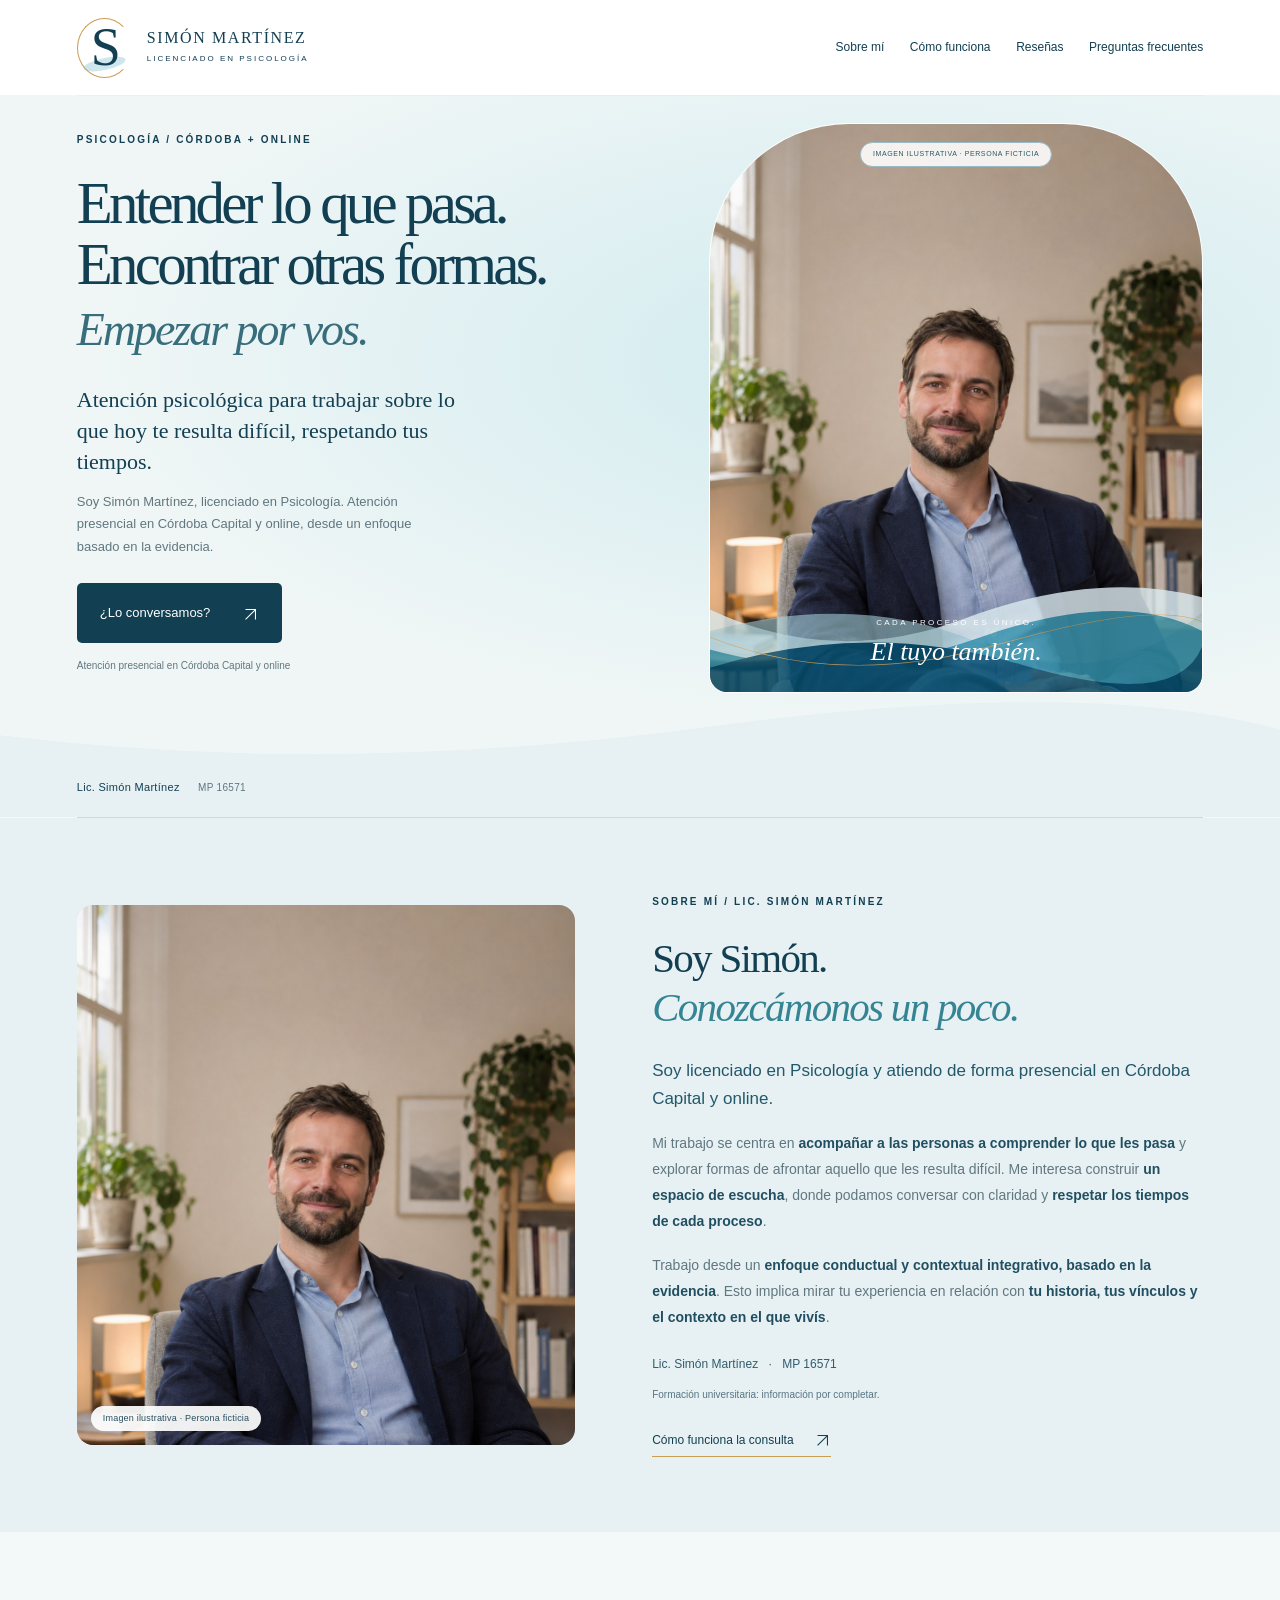
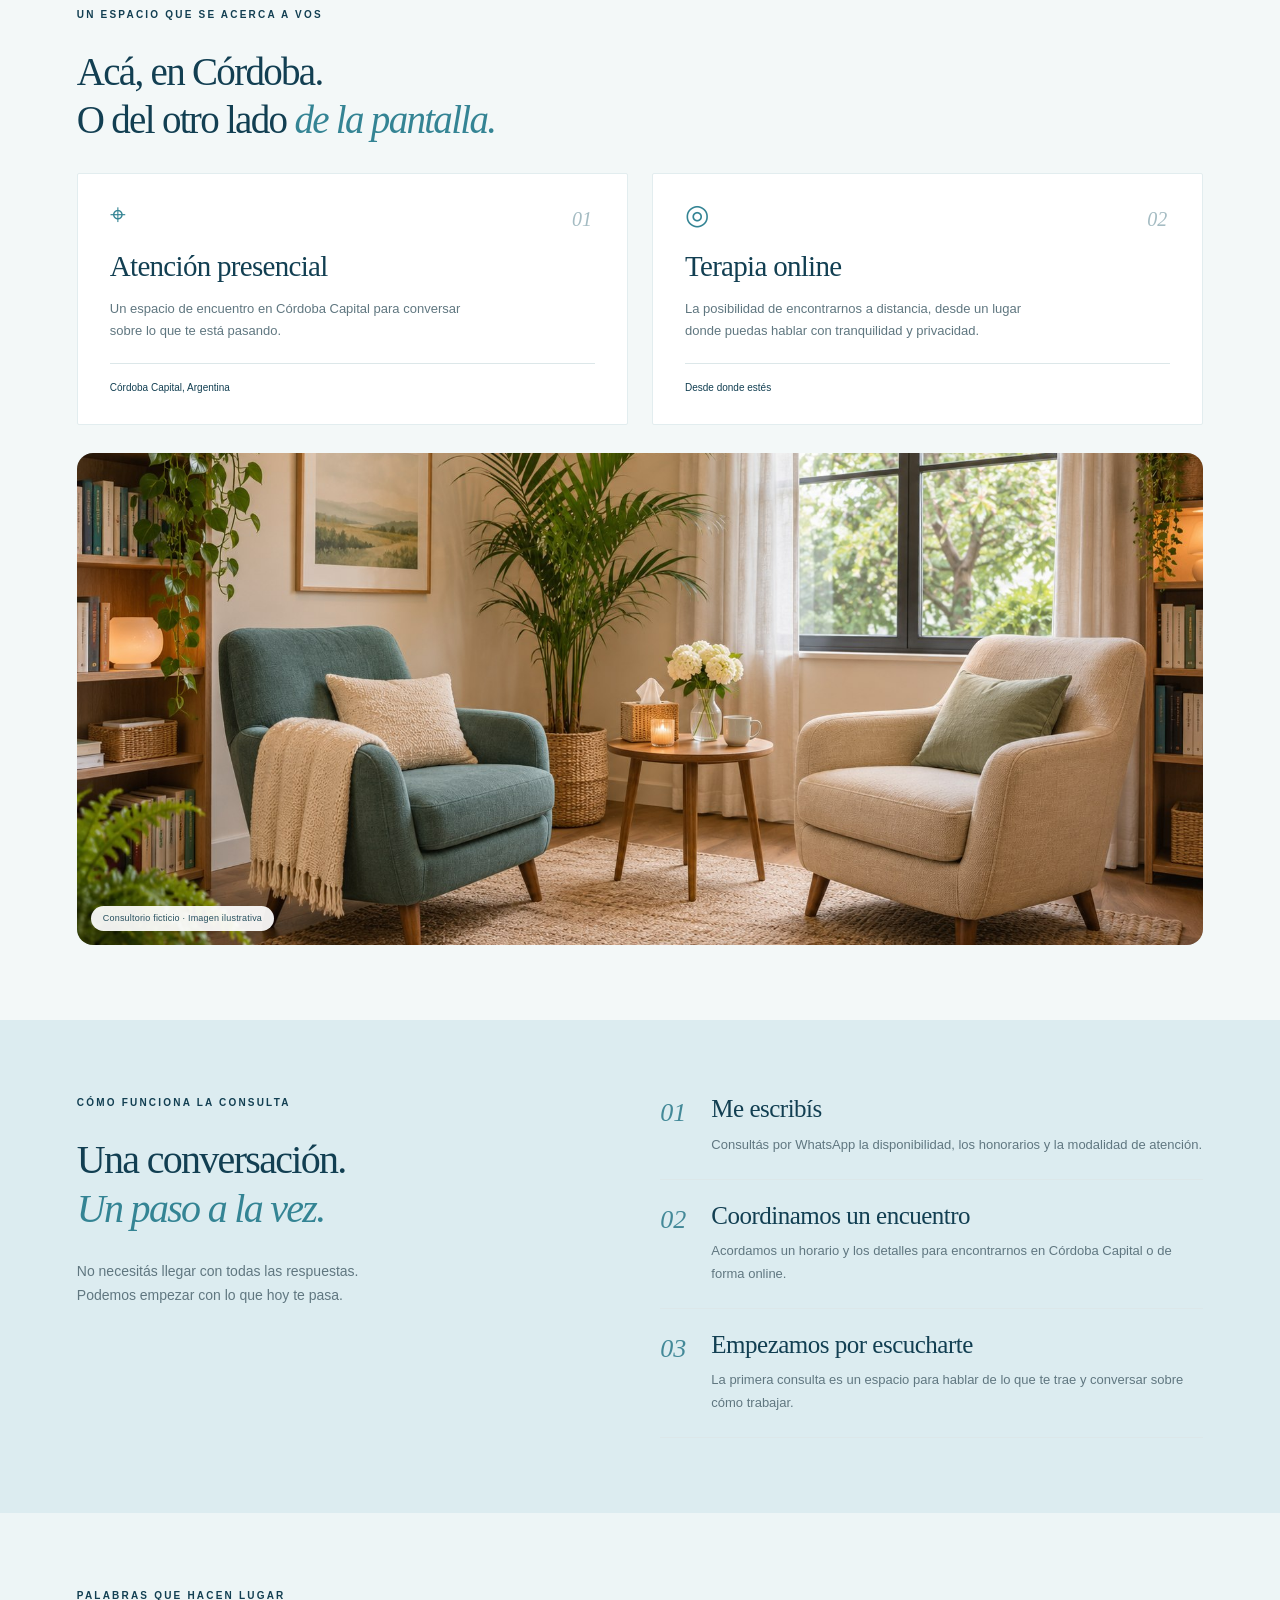
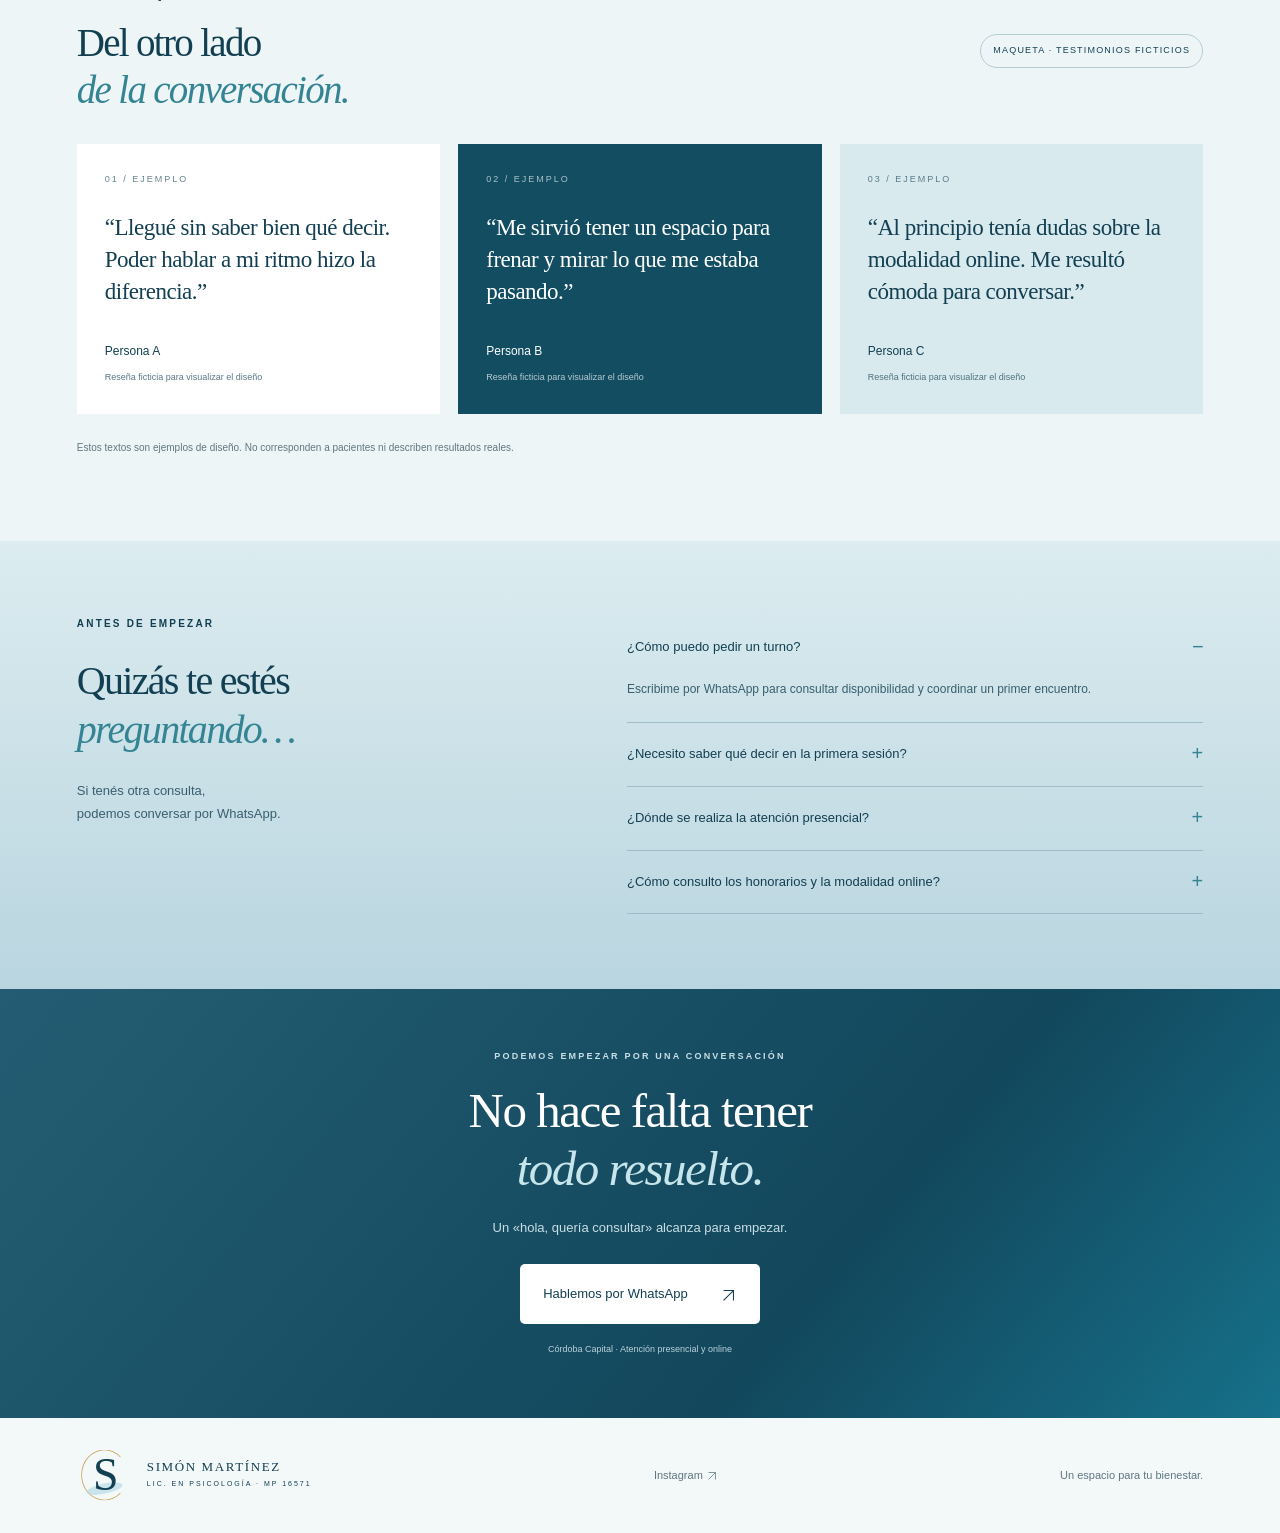
==== commit 8d180d1d: "Improve mobile scroll animations and touch feedback" ====
--- a/index.html
+++ b/index.html
@@ -34,6 +34,19 @@
 
 /* A quieter sticky header while reading; restore contrast on interaction. */
 .header{transition:background .35s ease,box-shadow .35s ease,backdrop-filter .35s ease}.header.is-scrolled{background:rgba(255,255,255,.30);backdrop-filter:blur(7px);box-shadow:none}.header.is-scrolled .brand,.header.is-scrolled .desktop-nav{opacity:.72;transition:opacity .25s ease}.header.is-scrolled:hover,.header.is-scrolled:focus-within{background:rgba(255,255,255,.94);backdrop-filter:blur(14px)}.header.is-scrolled:hover .brand,.header.is-scrolled:hover .desktop-nav,.header.is-scrolled:focus-within .brand,.header.is-scrolled:focus-within .desktop-nav{opacity:1}.header.is-scrolled:before{backdrop-filter:inherit}@media(hover:none){.header.is-scrolled:hover{background:rgba(255,255,255,.30);backdrop-filter:blur(7px)}.header.is-scrolled:focus-within{background:rgba(255,255,255,.94)}}@media(prefers-reduced-motion:reduce){.header,.header .brand,.header .desktop-nav{transition:none}}
+
+/* Motion designed for touch screens rather than hover. */
+@media(max-width:640px) and (prefers-reduced-motion:no-preference){
+ .reveal{opacity:0;transform:translateY(38px);transition:opacity .85s ease,transform .85s cubic-bezier(.16,1,.3,1);transition-delay:var(--reveal-delay,0ms)}
+ .reveal.visible{opacity:1;transform:translateY(0)}
+ .hero-copy{animation:mobile-intro .9s ease both}
+ .hero-art{animation:mobile-intro 1.1s .15s ease both}
+ .hero-art .art-waves{animation:mobile-water 7s ease-in-out infinite alternate;transform-origin:center bottom}
+ .card.touch-feedback,.review.touch-feedback{transform:translateY(-4px) scale(.985);box-shadow:0 12px 25px #123f5220}
+ .button.touch-feedback{transform:scale(.96)}
+}
+@keyframes mobile-intro{from{opacity:0;transform:translateY(24px)}to{opacity:1;transform:translateY(0)}}
+@keyframes mobile-water{from{transform:translateY(3px) scaleX(1.03) rotate(-1deg)}to{transform:translateY(-5px) scaleX(1.08) rotate(1deg)}}
 </style></head>
 <body>
 <header class="header wrap"><a class="brand" href="#inicio" aria-label="Simón Martínez, inicio"><span class="monogram" aria-hidden="true">S</span><span>SIMÓN MARTÍNEZ<small>LICENCIADO EN PSICOLOGÍA</small></span></a><nav class="desktop-nav" aria-label="Principal"><a href="#enfoque">Sobre mí</a><a href="#consulta">Cómo funciona</a><a href="#resenas">Reseñas</a><a href="#preguntas">Preguntas frecuentes</a></nav><button class="menu-toggle" aria-label="Abrir menú" aria-haspopup="dialog" aria-controls="site-menu"><span></span><span></span><span></span></button></header>
@@ -50,14 +63,32 @@
 const fine = window.matchMedia('(pointer: fine)');
 const hero = document.querySelector('.hero');
 if ('IntersectionObserver' in window && !reduced.matches) {
-  const observer=new IntersectionObserver(entries=>entries.forEach(entry=>{
-    if(entry.isIntersecting){entry.target.classList.add('visible');observer.unobserve(entry.target);}
-  }),{threshold:.08});
-  document.querySelectorAll('.approach > div,.section-heading,.consultation > div,.faq > div,.contact-inner,.office-photo').forEach(el=>{el.classList.add('reveal');observer.observe(el);});
-  document.querySelectorAll('.cards,.review-grid,.steps').forEach(group=>{
-    Array.from(group.children).forEach((el,i)=>{el.classList.add('reveal');el.style.setProperty('--reveal-delay',`${i*100}ms`);observer.observe(el);});
+  const observer = new IntersectionObserver(entries => entries.forEach(entry => {
+    if (entry.isIntersecting) {
+      entry.target.classList.add('visible');
+      observer.unobserve(entry.target);
+    }
+  }), {threshold:0.05, rootMargin:'0px 0px -45px 0px'});
+  document.querySelectorAll('.approach-text,.about-photo,.section-heading,.consultation > div,.faq > div,.contact-inner,.office-photo').forEach(el => {
+    el.classList.add('reveal'); observer.observe(el);
+  });
+  document.querySelectorAll('.cards,.review-grid,.steps').forEach(group => {
+    Array.from(group.children).forEach((el,i) => {
+      el.classList.add('reveal');
+      el.style.setProperty('--reveal-delay', `${window.innerWidth <= 640 ? 0 : i*120}ms`);
+      observer.observe(el);
+    });
   });
 }
+// Touch feedback is independent of hover, so cards also respond on phones.
+document.querySelectorAll('.card,.review,.button').forEach(el => {
+  let timer;
+  el.addEventListener('pointerdown', event => {
+    if (event.pointerType === 'mouse' || reduced.matches) return;
+    clearTimeout(timer); el.classList.add('touch-feedback');
+    timer=setTimeout(()=>el.classList.remove('touch-feedback'),420);
+  });
+});
 window.addEventListener('scroll',()=>document.querySelector('.header').classList.toggle('is-scrolled',window.scrollY>15),{passive:true});
 const menuDialog = document.querySelector('#site-menu');
 const menuButton = document.querySelector('.menu-toggle');
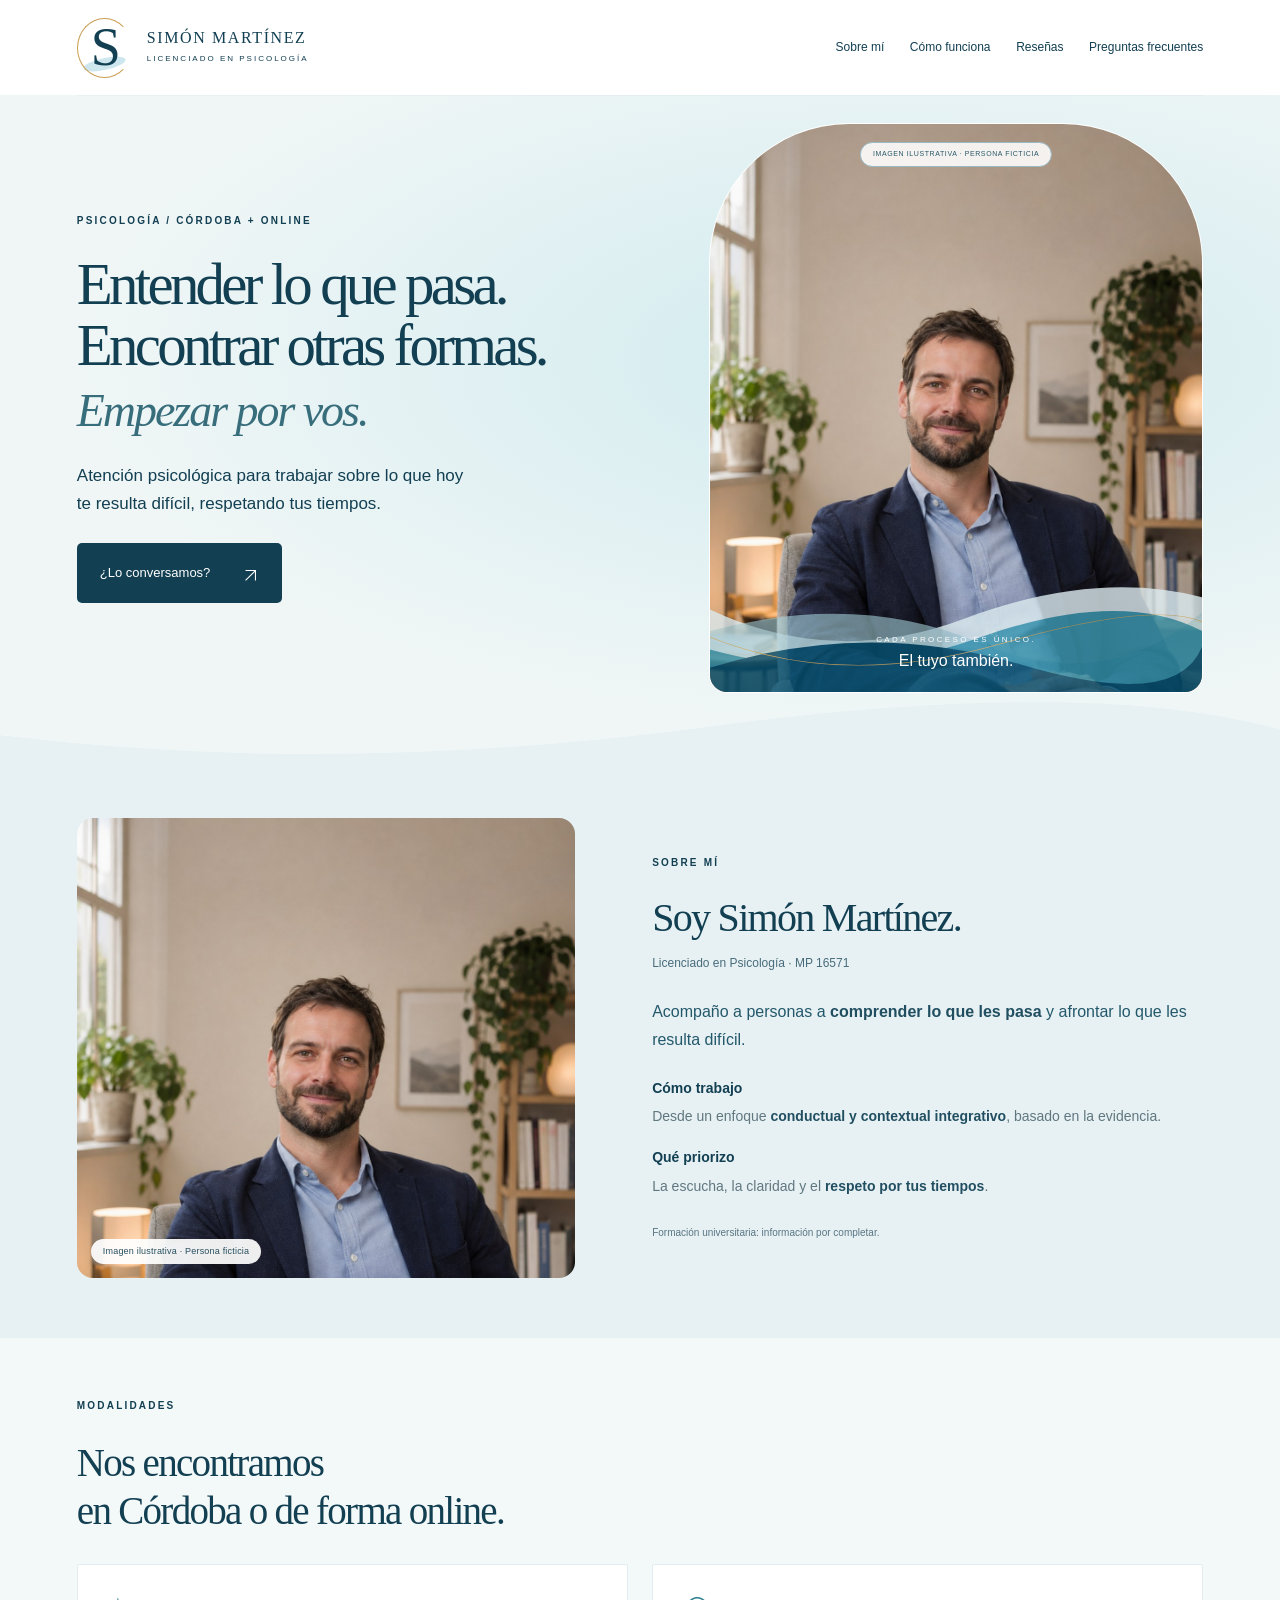
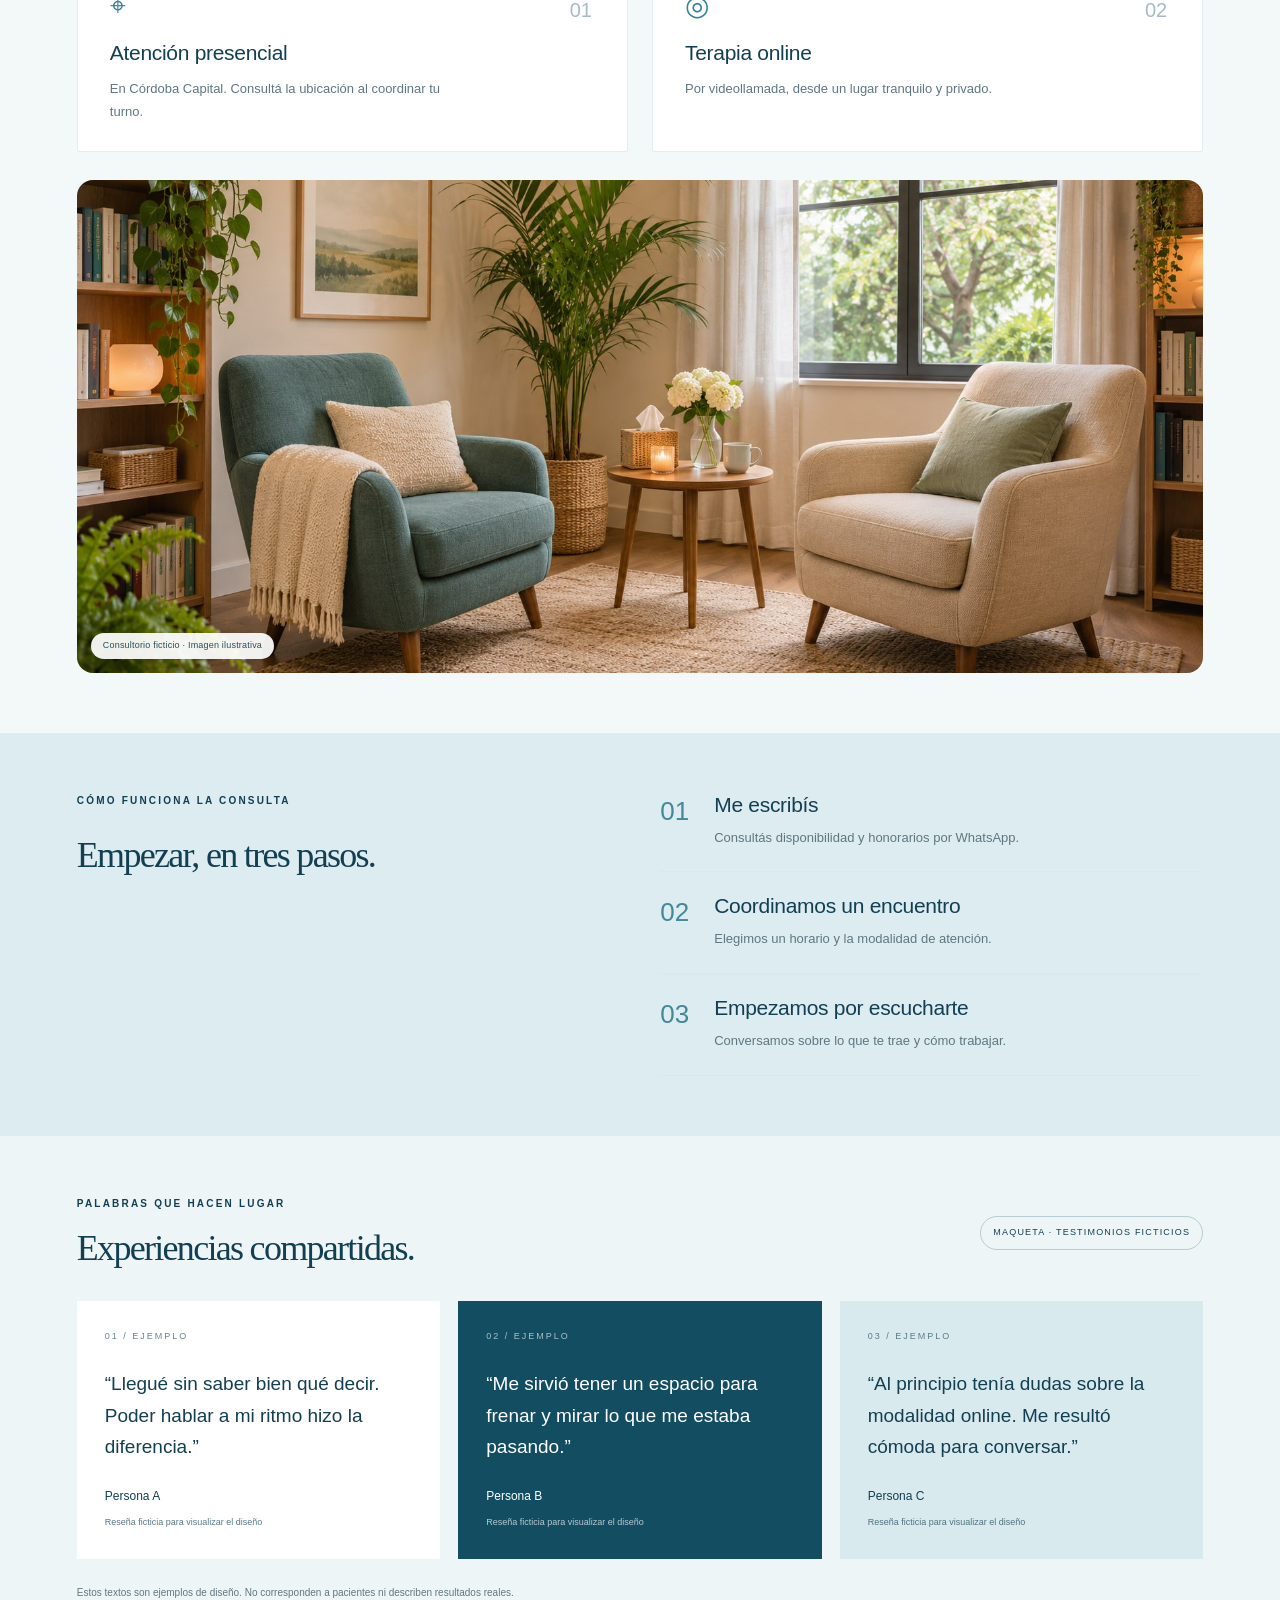
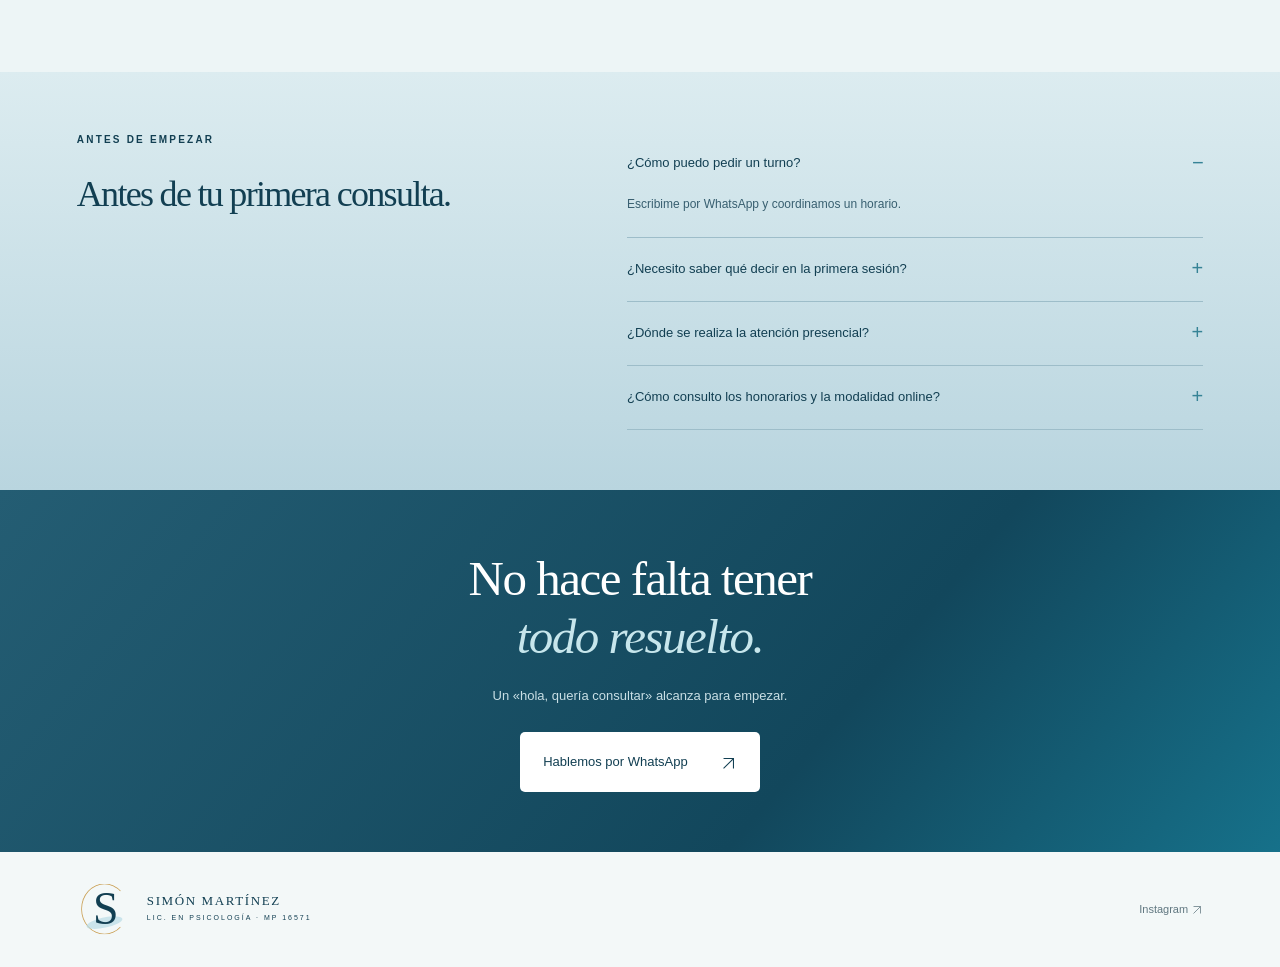
==== commit a791d6e2: "Simplify landing copy and typography for mobile reading" ====
--- a/index.html
+++ b/index.html
@@ -47,18 +47,23 @@
 }
 @keyframes mobile-intro{from{opacity:0;transform:translateY(24px)}to{opacity:1;transform:translateY(0)}}
 @keyframes mobile-water{from{transform:translateY(3px) scaleX(1.03) rotate(-1deg)}to{transform:translateY(-5px) scaleX(1.08) rotate(1deg)}}
+
+.menu-dialog nav a>.arrow{margin-left:auto;width:20px;height:20px;flex-shrink:0}
+
+/* Shorter copy and a restrained two-family hierarchy. */
+.hero .intro{font-family:Arial,Helvetica,sans-serif;font-size:17px;line-height:1.65;max-width:400px;margin:25px 0}.hero .button{margin-top:0}.approach-text h2{font-size:40px;margin-bottom:12px}.approach-text .bio-signature{font:12px/1.6 Arial,Helvetica,sans-serif;margin:0 0 24px;color:#486c7b}.approach-text .bio-lead{font-size:16px;line-height:1.75;margin-bottom:25px}.bio-blocks{display:grid;gap:18px}.bio-blocks h3{font:600 14px/1.4 Arial,Helvetica,sans-serif;letter-spacing:0;margin:0 0 6px}.bio-blocks p{margin:0;font-size:14px}.approach-text .education-pending{margin-top:24px;margin-bottom:0}.art-caption span{font-family:Arial,Helvetica,sans-serif;font-size:16px;font-style:normal}.review blockquote{font:19px/1.65 Arial,Helvetica,sans-serif;letter-spacing:0}.steps h3,.card h3{font-family:Arial,Helvetica,sans-serif;font-size:21px;letter-spacing:-.3px;font-weight:500}.steps article>span,.card-number{font-family:Arial,Helvetica,sans-serif;font-style:normal}.card h3{margin:18px 0 12px}.card p{margin-bottom:0}.review{min-height:245px}.hero-inner{min-height:580px}.about-photo{max-height:460px;aspect-ratio:1}.section{padding-top:60px;padding-bottom:60px}.faq h2,.consultation h2,.voices h2{font-size:36px}.contact h2 em{font-style:italic}.bio-blocks strong{font-weight:600}@media(max-width:640px){.hero .intro{font-size:16px;line-height:1.7;margin:22px 0}.hero-inner{gap:25px}.section{padding-top:42px;padding-bottom:42px}.approach-text h2{font-size:31px;margin-bottom:10px}.approach-text .bio-signature{font-size:11px;margin-bottom:20px}.approach-text .bio-lead{font-size:15px;margin-bottom:22px}.bio-blocks{gap:18px}.bio-blocks p{font-size:13px;line-height:1.75}.bio-blocks h3{font-size:14px}.approach-text .education-pending{font-size:9px;margin-top:20px}.section-heading h2,.faq h2,.consultation h2,.voices h2{font-size:30px}.review blockquote{font-size:18px;line-height:1.7;margin:20px 0}.review{min-height:0}.steps h3,.card h3{font-size:20px}.art-caption span{font-size:15px}.hero .art-caption{bottom:14px}.hero .art-caption>span{font-size:15px}}
 </style></head>
 <body>
 <header class="header wrap"><a class="brand" href="#inicio" aria-label="Simón Martínez, inicio"><span class="monogram" aria-hidden="true">S</span><span>SIMÓN MARTÍNEZ<small>LICENCIADO EN PSICOLOGÍA</small></span></a><nav class="desktop-nav" aria-label="Principal"><a href="#enfoque">Sobre mí</a><a href="#consulta">Cómo funciona</a><a href="#resenas">Reseñas</a><a href="#preguntas">Preguntas frecuentes</a></nav><button class="menu-toggle" aria-label="Abrir menú" aria-haspopup="dialog" aria-controls="site-menu"><span></span><span></span><span></span></button></header>
 <main>
-<section class="hero" id="inicio"><div class="hero-inner wrap"><div class="hero-copy"><p class="eyebrow">PSICOLOGÍA / CÓRDOBA + ONLINE</p><h1>Entender lo que pasa.<br>Encontrar otras formas.<br><em class="outlined">Empezar por vos.</em></h1><p class="intro">Atención psicológica para trabajar sobre lo que hoy te resulta difícil, respetando tus tiempos.</p><p class="description">Soy Simón Martínez, licenciado en Psicología. Atención presencial en Córdoba Capital y online, desde un enfoque basado en la evidencia.</p><a class="button" href="https://wa.me/5493517312121?text=Hola%20Sim%C3%B3n%2C%20quisiera%20consultar%20por%20un%20turno%20y%20conocer%20la%20disponibilidad%20y%20los%20honorarios." target="_blank" rel="noopener noreferrer">¿Lo conversamos? <span><svg class="arrow" viewBox="0 0 24 24" fill="none" stroke="currentColor" stroke-width="1.5" aria-hidden="true"><path d="M5 19 19 5M5 5h14v14"/></svg></span></a><p class="hero-note">Atención presencial en Córdoba Capital y online</p></div><div class="hero-art" data-tilt><span class="image-tag">IMAGEN ILUSTRATIVA · PERSONA FICTICIA</span><div class="orbit orbit-one"></div><div class="orbit orbit-two"></div><div class="portrait-slot"><img class="portrait" src="[data-uri]" alt="Retrato ilustrativo de una persona ficticia, no es Simón Martínez" width="800" height="1000" fetchpriority="high"></div><div class="art-caption">CADA PROCESO ES ÚNICO.<br><span>El tuyo también.</span></div><svg class="art-waves" viewBox="0 0 600 500" preserveAspectRatio="none"><path d="M0 230 Q150 420 310 260 T600 190 V500 H0Z" fill="#dcecf0"/><path d="M0 300 Q180 170 330 340 T600 240 V500 H0Z" fill="#acd8e2" fill-opacity=".7"/><path d="M0 360 Q160 480 330 320 T600 300 V500 H0Z" fill="#1486a4" fill-opacity=".8"/><path d="M0 420 Q190 260 380 410 T600 350 V500 H0Z" fill="#075374"/><path d="M0 320 Q160 490 350 345 T600 270" fill="none" stroke="#d7ad60" stroke-width="2"/></svg></div></div><svg class="hero-bottom" viewBox="0 0 1440 110" preserveAspectRatio="none" aria-hidden="true"><path d="M0 70 Q380 140 800 55 T1440 60 V110 H0Z" fill="#fff"/></svg></section>
-<div class="credentials wrap"><span>Lic. Simón Martínez <small>MP 16571</small></span></div>
-<section class="section wrap approach" id="enfoque"><figure class="about-photo demo-photo"><img src="[data-uri]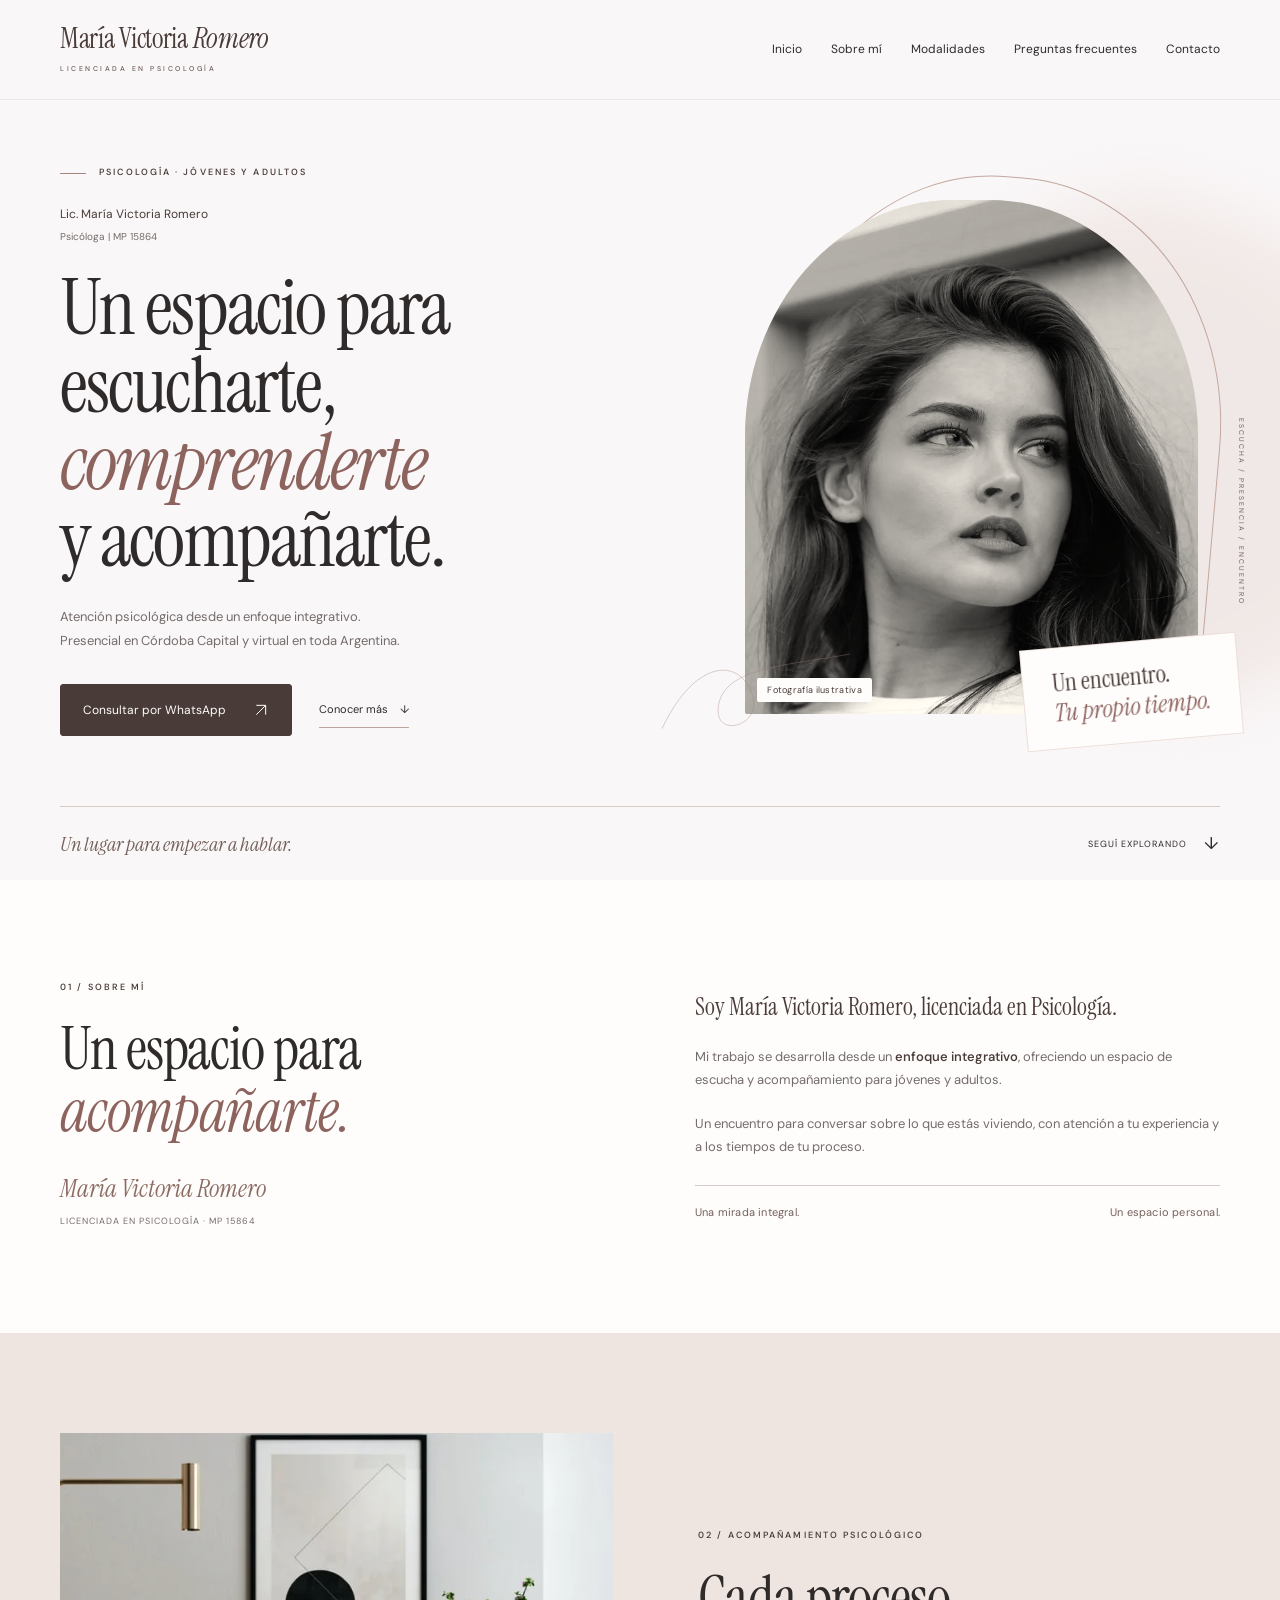
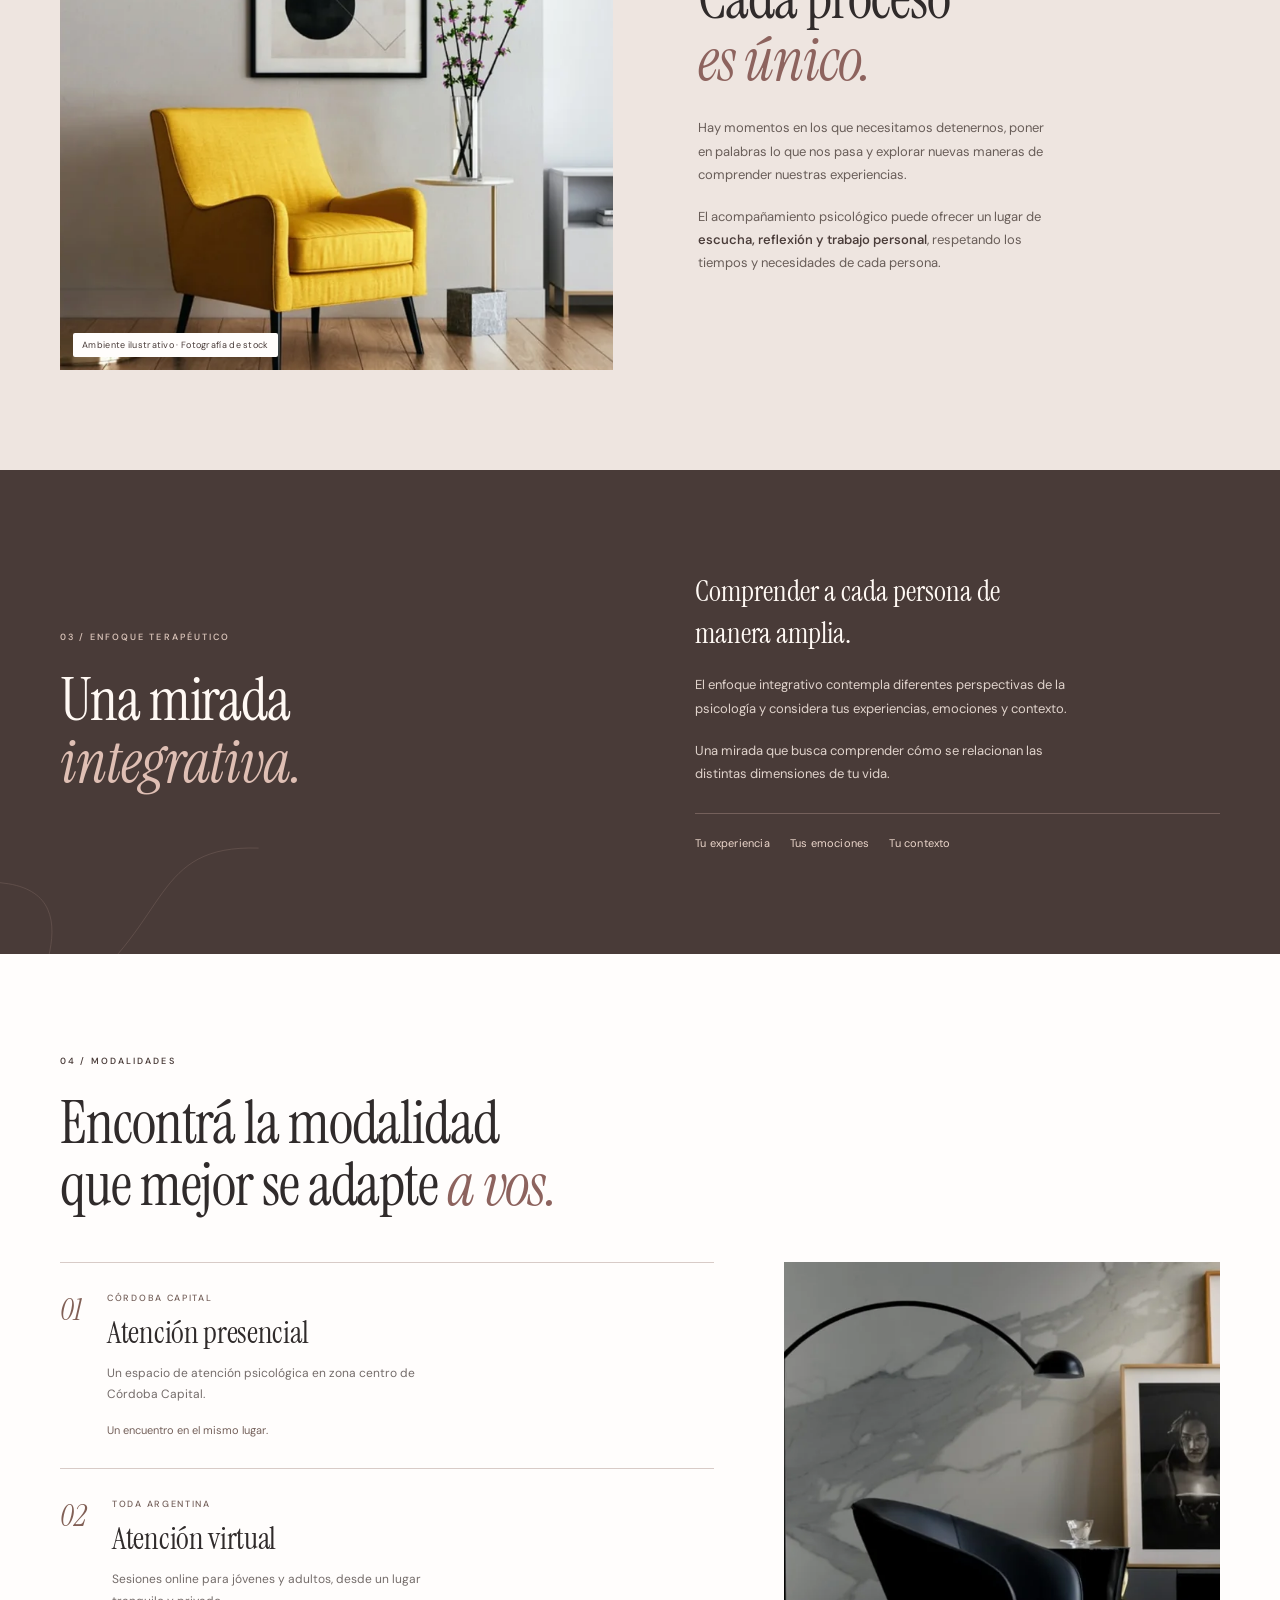
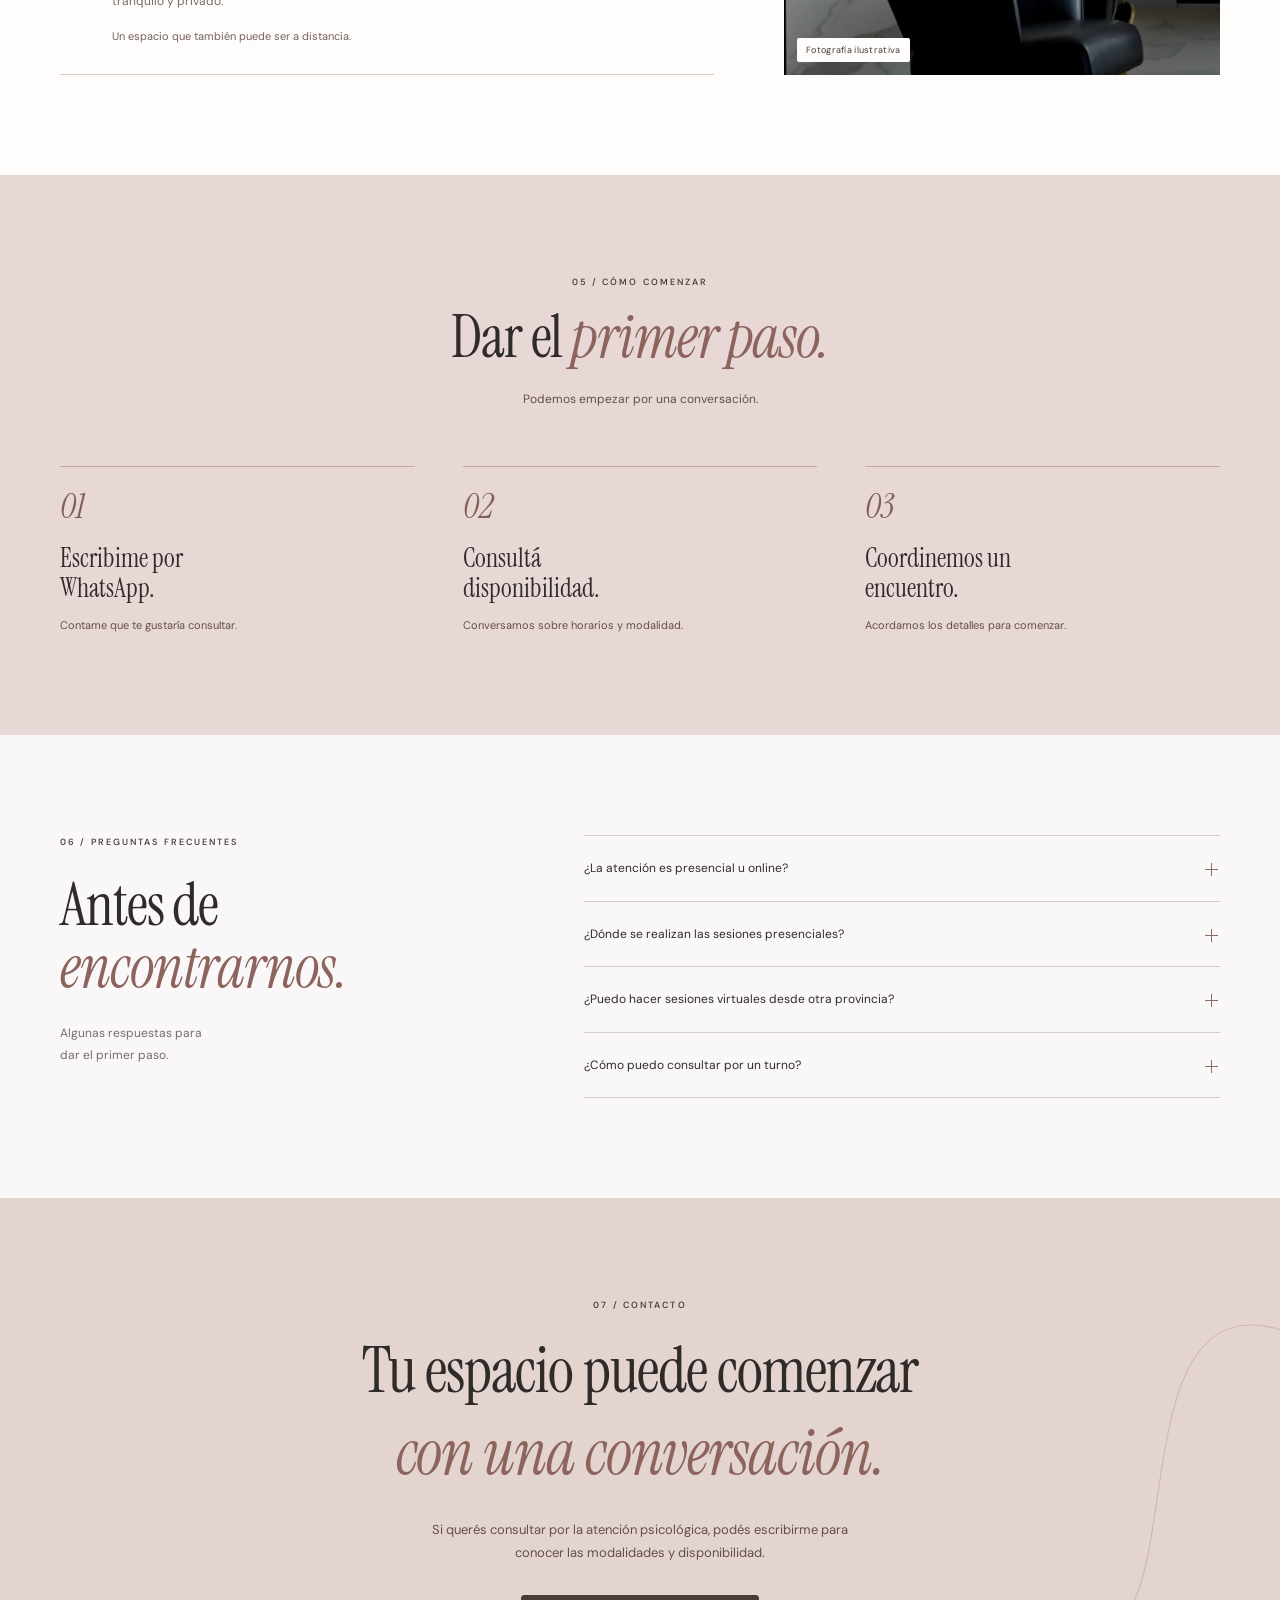
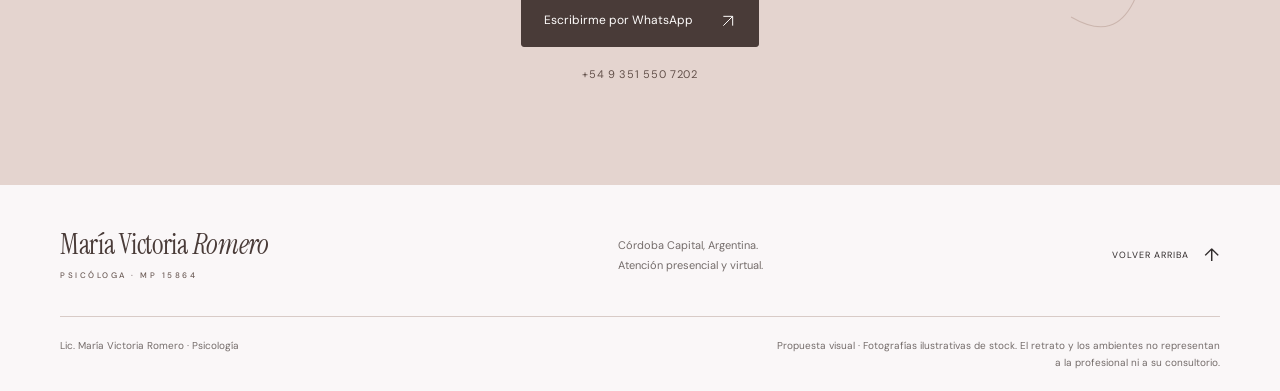
==== commit d4ba42e3: "Transform site for Maria Victoria Romero and fix closing headline spacing" ====
--- a/index.html
+++ b/index.html
@@ -1,111 +1,214 @@
 <!doctype html>
 <html lang="es-AR">
-<head><meta charset="utf-8"><meta name="viewport" content="width=device-width,initial-scale=1"><meta name="theme-color" content="#073d54"><meta name="description" content="Lic. Simón Martínez. Psicoterapia conductual y contextual integrativa basada en la evidencia. Córdoba Capital y online. MP 16571."><title>Simón Martínez · Psicólogo en Córdoba y online</title><style>
-:root{--ink:#123f52;--muted:#607780;--gold:#c99e51;--pale:#f0f7f8;--line:#dce7e9}*{box-sizing:border-box}html{scroll-behavior:smooth;scroll-padding-top:30px}body{margin:0;color:var(--ink);background:#fff;font-family:Arial,Helvetica,sans-serif;font-size:15px;line-height:1.75}a{color:inherit;text-decoration:none}button,a,summary{-webkit-tap-highlight-color:transparent}a:focus-visible,summary:focus-visible{outline:3px solid var(--gold);outline-offset:6px}.wrap{width:min(1160px,88%);margin:auto}.header{height:112px;display:flex;align-items:center;justify-content:space-between;gap:24px}.brand{display:flex;align-items:center;gap:15px;font-family:Georgia,serif;letter-spacing:1.6px;line-height:1.35;font-size:16px}.brand small{display:block;font:8px/2.4 Arial,sans-serif;letter-spacing:2px}.monogram{position:relative;display:grid;place-items:center;width:55px;height:60px;border:1.5px solid var(--gold);border-right-color:transparent;border-radius:50%;font:54px/.9 Georgia,serif;letter-spacing:-3px}.monogram:after{content:'';position:absolute;bottom:7px;left:5px;width:43px;height:12px;background:#b6dce6aa;border-radius:50%;transform:rotate(-12deg);z-index:-1}.monogram i{position:absolute;right:-1px;top:18px;width:7px;height:7px;border-radius:50%;background:var(--gold)}nav{display:flex;gap:28px;font-size:12px}nav a:hover,.text-link:hover{color:#0c8a9a}.button{display:inline-flex;align-items:center;justify-content:center;gap:32px;background:var(--ink);color:#fff;padding:16px 23px;border-radius:5px;font-size:13px;line-height:1.4;transition:background .2s,transform .2s}.button:hover{background:#12647a;transform:translateY(-2px)}.button span{font-size:20px}.button.small{padding:11px 19px;gap:24px;font-size:12px}.hero{position:relative;background:linear-gradient(110deg,#f7faf9,#edf6f8);overflow:hidden}.hero-inner{display:grid;grid-template-columns:1.1fr 1fr;min-height:650px;align-items:center;gap:60px;padding-top:28px;padding-bottom:90px}.eyebrow{font-size:10px;font-weight:600;letter-spacing:2.2px;line-height:1.6;margin:0 0 25px}.eyebrow>span{display:inline-block;width:6px;height:6px;background:var(--gold);border-radius:50%;margin:0 8px 1px 0}h1,h2,h3{font-family:Georgia,'Times New Roman',serif;font-weight:400;line-height:1.14;letter-spacing:-1.7px;margin:0}h1{font-size:62px}h1 em,h2 em{font-weight:400;color:#348494}h1 em{position:relative}h1 em:after{content:'';position:absolute;bottom:-10px;left:0;width:95%;height:9px;border-top:1px solid var(--gold);border-radius:50%}.intro{font-size:16px;line-height:1.7;max-width:370px;margin:29px 0 13px}.description{font-size:13px;color:var(--muted);max-width:395px;margin-bottom:26px}.hero-note{font-size:10px;color:var(--muted);margin-top:14px}.hero-art{height:480px;position:relative;border-radius:220px 220px 12px 12px;background:linear-gradient(155deg,#fff 20%,#edf6f8 80%);overflow:hidden;box-shadow:0 24px 70px #1247560a;border:1px solid #fff}.art-letter{font:260px/.9 Georgia,serif;position:absolute;top:65px;left:50%;transform:translateX(-50%);color:#084565;z-index:2}.orbit{position:absolute;border:2px solid #d7ae60;border-right-color:transparent;border-bottom-color:#ead5ad;border-radius:50%;width:270px;height:280px;top:37px;left:50%;transform:translateX(-50%) rotate(-25deg)}.orbit-two{width:345px;height:350px;top:3px;border:1px solid #b4d7df70;transform:translateX(-50%) rotate(30deg)}.gold-dot{position:absolute;width:17px;height:17px;background:linear-gradient(130deg,#fce3a5,#c68928);border-radius:50%;top:175px;right:19%;z-index:3}.art-waves{position:absolute;bottom:0;width:100%;height:74%}.art-caption{position:absolute;bottom:28px;left:0;right:0;text-align:center;font-size:8px;letter-spacing:2.4px;color:white;z-index:4}.art-caption span{font:italic 22px/1.7 Georgia,serif;letter-spacing:0}.hero-bottom{position:absolute;bottom:-1px;left:0;width:100%;height:65px}.credentials{display:flex;justify-content:space-between;gap:20px;padding:25px 0 30px;border-bottom:1px solid var(--line);font-size:11px;letter-spacing:.3px}.credentials small{color:var(--muted);margin-left:15px;font-size:10px}.credentials>span+span:before{content:'✦';color:var(--gold);margin-right:16px}.section{padding-top:95px;padding-bottom:95px}h2{font-size:40px;line-height:1.22}h2 em{display:inline}.approach{display:grid;grid-template-columns:1.1fr 1fr;gap:80px}.approach-text p{margin:0 0 20px;color:var(--muted);font-size:14px}.text-link{font-size:12px;display:inline-flex;gap:45px;border-bottom:1px solid var(--gold);padding-bottom:5px}.modalities{background:var(--pale)}.section-heading{display:flex;justify-content:space-between;align-items:end;margin-bottom:40px}.section-heading>p{font-size:13px;color:var(--muted);margin:0 0 5px}.cards{display:grid;grid-template-columns:1fr 1fr;gap:24px}.card{padding:34px 37px;background:#fff;position:relative;border:1px solid #e2edef;border-radius:7px}.card-icon{font-size:35px;line-height:1;color:#348494}.card-number{position:absolute;top:34px;right:35px;font:italic 20px Georgia,serif;color:#a5bcc3}.card h3{font-size:29px;letter-spacing:-.7px;margin:25px 0 15px}.card p{font-size:13px;color:var(--muted);max-width:360px}.card-bottom{margin-top:32px;padding-top:18px;border-top:1px solid var(--line);display:flex;justify-content:space-between;align-items:center;font-size:10px}.card-bottom a{display:grid;place-items:center;border:1px solid var(--line);border-radius:50%;height:30px;width:30px;font-size:18px}.card-bottom a:hover{background:var(--pale)}.voices{text-align:center;border-bottom:1px solid var(--line);padding-top:65px;padding-bottom:65px}.quote-mark{font:90px/.8 Georgia,serif;color:var(--gold);height:58px}.voices .eyebrow{margin-bottom:15px}.voices h2{font-size:34px}.voices>p:not(.eyebrow){font-size:13px;color:var(--muted);margin-top:22px}.subtle{font-size:10px;color:var(--muted)}.faq{display:grid;grid-template-columns:1fr 1.2fr;gap:100px}.faq>div>p:last-child{font-size:13px;color:var(--muted);margin-top:25px}details{border-bottom:1px solid var(--line)}summary{cursor:pointer;list-style:none;font-size:13px;padding:20px 26px 20px 0;position:relative}summary::-webkit-details-marker{display:none}summary:after{content:'+';position:absolute;right:0;color:#368396;font-size:20px;top:13px}details[open] summary:after{content:'−'}details p{font-size:12px;color:var(--muted);margin:0 25px 22px 0}.contact{background:radial-gradient(ellipse at 100% 110%,#167e98 0%,transparent 65%),#0c4055;position:relative;overflow:hidden;color:white}.contact:after{content:'';position:absolute;width:800px;height:550px;border:1px solid #cba76588;border-radius:50%;right:-500px;top:-110px;transform:rotate(-35deg);pointer-events:none}.contact-inner{text-align:center;padding:70px 0}.contact .eyebrow{color:#c8dfe5;font-size:9px}.contact h2{font-size:48px}.contact h2 em{color:#c7e6ec}.contact p:not(.eyebrow){font-size:13px;color:#c9dfe5;margin:23px 0}.button.light{background:white;color:var(--ink)}.button.light:hover{background:#dceff2}.contact-note{display:block;font-size:9px;color:#bbd2dc;margin-top:18px}footer{display:flex;align-items:center;justify-content:space-between;gap:20px;min-height:140px}footer>a:not(.brand),footer>span{font-size:11px;color:var(--muted)}footer .brand{font-size:13px}footer .brand small{font-size:7px}footer .monogram{transform:scale(.85)}@media(min-width:1500px){.hero-inner{min-height:720px}}@media(max-width:900px){nav{gap:15px}nav a:last-child{display:none}.hero-inner{gap:30px}h1{font-size:49px}.hero-art{height:430px}.approach{gap:35px}h2{font-size:33px}.faq{gap:45px}.brand{font-size:13px}.brand small{font-size:7px}.credentials{font-size:10px}}@media(max-width:640px){.wrap{width:88%}.header{height:90px;gap:10px}.header nav{display:none}.brand{font-size:12px;gap:10px;letter-spacing:1px}.brand small{font-size:6px;letter-spacing:1.2px}.monogram{width:43px;height:48px;font-size:44px}.monogram:after{width:32px}.button.small{font-size:11px;padding:10px 13px;gap:14px}.hero-inner{grid-template-columns:1fr;padding-top:35px;padding-bottom:65px;gap:25px}.eyebrow{font-size:9px;letter-spacing:1.7px;margin-bottom:22px}h1{font-size:47px;letter-spacing:-1.8px}.intro{font-size:15px;margin-top:28px}.description{font-size:12px}.hero-art{height:305px;width:100%;max-width:380px;margin:0 auto;border-radius:150px 150px 8px 8px}.art-letter{font-size:180px;top:35px}.orbit{width:200px;height:205px;top:16px}.orbit-two{width:260px;height:270px;top:-20px}.gold-dot{top:105px;right:20%;width:12px;height:12px}.art-caption{bottom:15px;font-size:7px}.art-caption span{font-size:18px}.hero-bottom{height:35px}.credentials{flex-wrap:wrap;justify-content:center;text-align:center;gap:12px;padding:20px 0;font-size:9px}.credentials>span:first-child{width:100%;font-size:12px}.credentials>span+span:before{margin-right:6px}.section{padding-top:60px;padding-bottom:60px}.approach,.faq{grid-template-columns:1fr;gap:25px}h2{font-size:32px;letter-spacing:-1px}.approach-text p{font-size:13px}.section-heading{display:block;margin-bottom:27px}.section-heading>p{margin-top:20px}.cards{grid-template-columns:1fr;gap:17px}.card{padding:28px}.card h3{font-size:27px;margin-top:20px}.card-bottom{margin-top:25px}.voices h2{font-size:29px}.voices>p:not(.eyebrow){max-width:270px;margin:20px auto 10px}.subtle{display:block;font-size:9px;max-width:270px;margin:auto}.faq{gap:15px}.faq>div>p:last-child{margin-top:18px}.contact-inner{padding:60px 0}.contact h2{font-size:39px}.contact p:not(.eyebrow){font-size:12px}footer{flex-wrap:wrap;justify-content:space-between;padding:25px 0;min-height:140px}footer>span{width:100%;text-align:center;font-size:9px}footer .brand{font-size:11px}}@media(prefers-reduced-motion:reduce){html{scroll-behavior:auto}*{transition:none!important}}
-
-.arrow{width:17px;height:17px;vertical-align:middle;flex-shrink:0}footer>a:not(.brand) .arrow{width:12px;height:12px}
-/* Second direction: oversized typography, moving water, tactile surfaces. */
-.hero-inner{grid-template-columns:1.2fr 1fr;gap:35px;min-height:740px;padding-top:50px}.hero{background:radial-gradient(ellipse at var(--mx,70%) var(--my,40%),#d1ebef,transparent 65%),#f0f6f6}.hero h1{font-size:clamp(48px,5.1vw,76px);letter-spacing:-3.7px;line-height:1.04}.hero h1 em{color:#137b91}.hero h1 em:after{display:none}.hero h1 .outlined{font-size:.78em;font-style:italic;color:#386d7b;letter-spacing:-2px}.intro{font-family:Georgia,serif;font-size:23px;line-height:1.4;max-width:405px}.description{max-width:370px}.hero-art{height:540px;border-radius:180px 180px 20px 20px;transform:perspective(1000px) rotateY(var(--ry,0deg)) rotateX(var(--rx,0deg));transition:transform .25s ease-out;box-shadow:20px 30px 0 #b5d4db30;isolation:isolate}.portrait-slot{position:absolute;inset:0;z-index:1}.portrait{width:100%;height:100%;object-fit:cover;object-position:center top}.portrait-pending{position:absolute;inset:0;display:flex;flex-direction:column;justify-content:center;padding:40px 20px 120px;align-items:center;background:linear-gradient(140deg,#e3f1f2,#a7d1dc)}.portrait-pending>span{font-size:60px;letter-spacing:7px;line-height:1.2}.portrait-pending em{font:italic 69px/1.1 Georgia,serif}.portrait-pending small{margin-top:18px;font-size:9px;letter-spacing:2px}.portrait-slot:has(img:not([hidden])) .portrait-pending{display:none}.hero-art .orbit{z-index:2;opacity:.35;pointer-events:none}.art-waves{z-index:2;pointer-events:none;height:55%;width:125%;left:-12.5%;animation:water 9s ease-in-out infinite alternate;opacity:.86}.art-caption{z-index:3;bottom:25px}.art-caption span{font-size:26px}.gold-dot,.monogram i,.eyebrow>span{display:none}.moving-strip{overflow:hidden;background:#0c4b61;color:#d4e9ed;padding:16px 0;transform:rotate(-1.4deg);margin:-5px 0 20px}.moving-strip>div{white-space:nowrap;width:max-content;animation:drift 40s linear infinite;font-size:12px;letter-spacing:3px}.moving-strip i{margin:0 40px;color:#b9dce4;font-size:20px}.approach h2{font-size:49px}.approach{padding-top:115px;padding-bottom:115px}.card{border-radius:2px;transition:transform .25s,box-shadow .25s}.card:hover{transform:translateY(-7px);box-shadow:0 20px 35px #184b5d0c}.voices{text-align:left}.voices .section-heading{align-items:center}.voices h2{font-size:46px}.demo-label{font-size:9px;letter-spacing:1.2px;border:1px solid #b6cdd3;padding:8px 12px;border-radius:30px}.review-grid{display:grid;grid-template-columns:repeat(3,1fr);gap:18px}.review{background:#edf5f5;padding:28px;display:flex;flex-direction:column;min-height:310px;transform:perspective(900px) rotateY(var(--ry,0deg)) rotateX(var(--rx,0deg));transition:transform .2s ease-out}.review:nth-child(2){background:#124d61;color:#fff;margin-top:27px;margin-bottom:-27px}.review:nth-child(3){background:#e4eef0}.review-index{font-size:9px;letter-spacing:2px;opacity:.65}.review blockquote{font:24px/1.4 Georgia,serif;margin:30px 0;letter-spacing:-.5px}.review p{font-size:12px;margin:auto 0 0}.review p span{display:block;font-size:9px;opacity:.7;margin-top:8px}.voices>p.demo-note{font-size:10px;margin-top:50px}.button{transition:transform .2s ease-out,background .2s;transform:translate(var(--bx,0px),var(--by,0px))}.button:hover{transform:translate(var(--bx,0px),var(--by,-2px));background:#13738b}.reveal{opacity:0;transform:translateY(24px);transition:opacity .8s,transform .8s}.reveal.visible{opacity:1;transform:translateY(0)}.hero-copy{animation:enter .9s both}.hero-art{animation:enter 1.2s both}.contact h2{font-size:65px}.contact-inner{padding:90px 0}@keyframes drift{to{transform:translateX(-50%)}}@keyframes water{from{transform:translateX(-3%) rotate(-3deg)}to{transform:translateX(3%) rotate(3deg)}}@keyframes enter{from{opacity:0;translate:0 25px}to{opacity:1;translate:0 0}}@media(max-width:900px){.hero h1{font-size:55px}.hero-inner{gap:25px}.hero-art{height:470px}.portrait-pending>span{font-size:45px}.portrait-pending em{font-size:55px}.review{padding:20px}.review blockquote{font-size:20px}}@media(max-width:640px){.hero-inner{grid-template-columns:1fr;padding-top:30px;gap:35px}.hero h1{font-size:52px;letter-spacing:-2.7px}.hero h1 .outlined{letter-spacing:-1.5px}.intro{font-size:22px;max-width:310px}.hero-art{height:390px;max-width:none;border-radius:150px 150px 10px 10px;box-shadow:10px 15px 0 #b5d4db30}.portrait-pending{padding-bottom:80px}.portrait-pending>span{font-size:54px}.portrait-pending em{font-size:65px}.moving-strip{padding:10px 0}.moving-strip>div{font-size:10px}.approach{padding-top:65px;padding-bottom:65px}.approach h2{font-size:36px}.voices h2{font-size:36px}.voices .section-heading{display:block}.demo-label{display:inline-block;margin-top:23px;font-size:8px}.review-grid{grid-template-columns:1fr}.review{min-height:240px;padding:28px}.review:nth-child(2){margin:0}.review blockquote{font-size:25px}.voices>p.demo-note{max-width:none;margin-top:22px}.contact h2{font-size:45px}}@media(prefers-reduced-motion:reduce){*,*:before,*:after{animation:none!important;transition:none!important}.reveal{opacity:1;transform:none}.hero-art,.review,.button{transform:none!important}}
-body{overflow-x:clip}
-html{overflow-x:hidden}.moving-strip{clip-path:inset(-100px 2px);max-width:100%}
-.header{gap:22px}.header>.button{margin-left:auto}.menu-toggle{width:46px;height:46px;border:1px solid #bad0d7;border-radius:50%;background:transparent;display:flex;flex-direction:column;justify-content:center;align-items:center;gap:5px;cursor:pointer;transition:background .2s}.menu-toggle span{height:1.5px;width:19px;background:var(--ink);transition:width .2s}.menu-toggle:hover{background:#e4f0f2}.menu-toggle:hover span:nth-child(2){width:12px}dialog{border:0;color:var(--ink);padding:32px;background:#f3f8f8;max-height:90dvh;overscroll-behavior:contain}dialog::backdrop{background:#052b3f99;backdrop-filter:blur(7px)}dialog[open]{animation:enter .3s ease-out}.menu-dialog{width:min(560px,92vw);border-radius:12px;margin:auto 4vw auto auto}.dialog-top{display:flex;justify-content:space-between;align-items:center;gap:20px;font-size:10px;letter-spacing:2px}.close-dialog{border:1px solid #bdd1d7;border-radius:50%;width:40px;height:40px;font:28px/1 Arial;color:var(--ink);background:transparent;cursor:pointer;flex-shrink:0}.close-dialog:hover{background:#dcebef}.menu-dialog nav{display:flex;flex-direction:column;gap:0;margin:25px 0}.menu-dialog nav a{font:32px/1.3 Georgia,serif;padding:17px 0;border-bottom:1px solid var(--line);display:flex;align-items:center;gap:20px}.menu-dialog nav a:last-child{display:flex}.menu-dialog nav small{font:10px Arial;color:#64818a}.menu-dialog nav a span{margin-left:auto;font:24px Georgia}.menu-dialog>p{font-size:10px;color:var(--muted)}.content-dialog{width:min(1100px,94vw);border-radius:12px}.content-dialog .section{padding-top:40px;padding-bottom:35px}.content-dialog .wrap{width:100%}.content-dialog .modalities{background:transparent}.content-dialog .reveal{opacity:1;transform:none}.content-dialog .voices{border:0}.content-dialog .voices .review-grid{margin-bottom:35px}[hidden]{display:none!important}body:has(dialog[open]){overflow:hidden}.quick-links{display:flex;justify-content:center;gap:12px;flex-wrap:wrap;padding:28px 0}.quick-links a{font-size:12px;border:1px solid var(--line);padding:10px 18px;border-radius:30px;transition:background .2s}.quick-links a:hover{background:#dfedf0}.compact .hero-inner{min-height:600px;padding-top:25px;padding-bottom:55px}.compact .hero-art{height:440px}.compact .hero h1{font-size:clamp(45px,4.5vw,65px)}.compact .hero .intro{margin:20px 0 12px;font-size:21px}.compact .contact-inner{padding:35px 0}.compact .contact h2{font-size:36px}.compact .contact h2 br{display:none}.compact .contact .eyebrow{display:none}.compact .contact p:not(.eyebrow){margin:12px 0 18px}.compact .contact-note{margin-top:12px}.compact footer{min-height:110px}.compact .credentials{padding:15px 0}.compact .moving-strip{padding:9px 0;margin-bottom:5px}@media(max-width:640px){.header{gap:10px}.menu-toggle{width:40px;height:40px}.compact .hero-inner{gap:22px;padding-top:15px;padding-bottom:45px}.compact .hero h1{font-size:46px}.compact .hero-art{height:300px;max-width:340px}.compact .hero .description{display:none}.compact .hero .intro{font-size:19px;margin:18px 0}.compact .hero-note{font-size:9px}.compact .portrait-pending>span{font-size:40px}.compact .portrait-pending em{font-size:50px}.compact .portrait-pending{padding-bottom:70px}.compact .art-caption span{font-size:22px}.quick-links{gap:8px;padding:20px 0}.quick-links a{font-size:11px;padding:8px 12px}.compact .contact h2{font-size:29px}.content-dialog,.menu-dialog{padding:22px}.menu-dialog{margin:auto}.menu-dialog nav a{font-size:27px;padding:15px 0}.content-dialog .section-heading{margin-bottom:20px}.content-dialog .approach h2,.content-dialog h2{font-size:30px}.content-dialog .review{min-height:220px}.content-dialog .faq{gap:10px}}
-/* Continuous, calm reading experience. */
-.credentials>span+span:before{content:none}.header{height:95px}.header .menu-toggle{margin-left:auto}.hero-inner{min-height:660px;padding-top:28px;padding-bottom:65px}.hero-art{height:470px;animation:enter 1.2s both;transform:none;box-shadow:none}.art-waves{animation:none;width:100%;left:0;transform:none}.hero h1{font-size:clamp(45px,4.7vw,67px)}.hero .intro{font-size:22px}.hero .description{margin-bottom:24px}.credentials{padding:20px 0;font-size:11px;align-items:center}.section{padding-top:75px;padding-bottom:75px}.approach{gap:75px}.approach h2{font-size:41px}.section-heading h2{font-size:39px}.card{padding:27px 32px}.card h3{margin-top:17px}.card-bottom{margin-top:20px;padding-top:15px}.card-icon{font-size:28px}.section-heading{margin-bottom:30px}.consultation{display:grid;grid-template-columns:1fr 1.1fr;gap:90px}.consult-intro{font-size:14px;color:var(--muted);margin-top:25px}.steps article{display:flex;gap:25px;padding:22px 0;border-bottom:1px solid var(--line)}.steps article:first-child{padding-top:0}.steps article>span{font:italic 26px Georgia;color:#438998;line-height:1.4}.steps h3{font-size:25px;letter-spacing:-.5px}.steps p{font-size:13px;color:var(--muted);margin:10px 0 0}.voices{border-top:1px solid var(--line)}.voices h2{font-size:39px}.review{min-height:270px;transform:none}.review:nth-child(2){margin-top:0;margin-bottom:0}.review blockquote{font-size:23px;margin:24px 0}.voices>p.demo-note{margin-top:25px}.faq{gap:70px}.contact-inner{padding:60px 0}.contact h2{font-size:49px;line-height:1.2;letter-spacing:-1.5px}.contact h2 br{display:block}.contact h2 em{display:inline-block}.contact p:not(.eyebrow){margin:18px 0 24px}.contact .eyebrow{margin-bottom:18px}.contact:after{display:none}footer{min-height:115px}.menu-dialog nav a{font-size:28px;padding:13px 0}.menu-dialog{max-height:92dvh}.button:hover{transform:translateY(-2px)}.card:hover{transform:translateY(-3px)}@media(max-width:640px){.header{height:80px}.hero-inner{padding-top:25px;padding-bottom:45px;gap:28px}.hero h1{font-size:46px}.hero-art{height:330px}.hero .intro{font-size:20px}.hero .description{font-size:12px}.hero .hero-note{font-size:9px}.portrait-pending{padding-bottom:85px}.portrait-pending>span{font-size:42px}.portrait-pending em{font-size:53px}.credentials{gap:10px;font-size:9px;padding:18px 0}.credentials>span:first-child{font-size:11px}.section{padding-top:48px;padding-bottom:48px}.approach,.consultation,.faq{grid-template-columns:1fr;gap:25px}.approach h2,.section-heading h2,.voices h2,h2{font-size:32px}.consultation{gap:30px}.steps article{gap:20px;padding:20px 0}.steps h3{font-size:24px}.consult-intro{margin:18px 0 0}.card{padding:25px}.review{min-height:235px;padding:25px}.review blockquote{font-size:23px}.contact-inner{padding:44px 0}.contact h2{font-size:35px;letter-spacing:-1px}.contact .eyebrow{font-size:8px}.contact p:not(.eyebrow){font-size:12px}.faq>div>p:last-child{margin-bottom:0}.demo-label{margin-top:18px}}
-
-
-/* Visible navigation on larger screens; hamburger only on phones. */
-.header .desktop-nav{display:flex;align-items:center;gap:28px;margin-left:auto;font-size:12px}.header .desktop-nav a{display:block;white-space:nowrap;padding:8px 0;position:relative}.desktop-nav a:after{content:'';position:absolute;left:0;right:100%;bottom:2px;height:1px;background:currentColor;transition:right .2s}.desktop-nav a:hover:after{right:0}.header .menu-toggle{display:none}@media(min-width:641px) and (max-width:900px){.header .desktop-nav{gap:16px;font-size:11px}.header{gap:16px}}@media(max-width:640px){.header .desktop-nav{display:none}.header .menu-toggle{display:flex}}
-
-/* Gentle motion inspired by the reference, with visible photo placement guides. */
-.header{position:sticky;top:0;z-index:20;background:#ffffffed;backdrop-filter:blur(14px);box-shadow:0 1px 0 #dce7e955}.header:before{content:'';position:absolute;inset:0 calc((100vw - 100%)/-2);background:inherit;z-index:-1;backdrop-filter:blur(14px)}html{scroll-padding-top:115px}.header{transition:box-shadow .3s}.header.is-scrolled{box-shadow:0 5px 24px #123f520c}.reveal{opacity:0;transform:translateY(22px);transition:opacity .65s ease,transform .65s cubic-bezier(.2,.65,.3,1);transition-delay:var(--reveal-delay,0ms)}.reveal.visible{opacity:1;transform:translateY(0)}.card,.review{transition:box-shadow .3s ease,transform .3s ease,opacity .65s ease}.card.visible:hover,.review.visible:hover{transform:translateY(-5px);box-shadow:0 15px 35px #123f5212}.button{transition:background .25s ease,transform .25s ease,box-shadow .25s ease}.button:hover{box-shadow:0 7px 18px #123f521a}.text-link .arrow,.button .arrow{transition:transform .25s}.text-link:hover .arrow,.button:hover .arrow{transform:translate(2px,-2px)}.image-tag{position:absolute;top:20px;left:20px;z-index:5;border:1px solid #99bac5;background:#ffffffde;border-radius:20px;padding:6px 12px;font-size:8px;letter-spacing:1.5px;line-height:1.5;color:#285969}.portrait-pending{padding:75px 25px 110px;background:linear-gradient(140deg,#ecf5f5,#d2e8ed);text-align:center}.portrait-pending>strong,.image-placeholder>strong{font:27px/1.2 Georgia,serif;letter-spacing:-.5px;color:var(--ink)}.portrait-pending p,.image-placeholder p{font:12px/1.8 Arial,sans-serif;color:#527480;margin:16px 0}.portrait-pending small,.image-placeholder small{font:8px/1.5 Arial,sans-serif;letter-spacing:1.5px;color:#527480}.portrait-pending .photo-frame-icon,.image-placeholder .photo-frame-icon{width:46px;height:46px;border:1px solid #9cbec9;border-radius:10px;display:grid;place-items:center;font:25px Arial;color:#5e8d9d;margin-bottom:20px;letter-spacing:0}.image-placeholder{position:relative;border:1px dashed #9dbdc7;border-radius:12px;background:linear-gradient(120deg,#f0f7f7,#e2eef1);display:flex;align-items:center;justify-content:center;flex-direction:column;text-align:center;padding:65px 25px 35px;min-height:250px}.about-photo{margin-top:30px}.about-photo strong{font-size:24px}.office-photo{margin-top:24px;min-height:230px}.image-placeholder .image-tag{top:15px;left:15px}.office-photo .photo-frame-icon{margin-bottom:12px}.office-photo p{margin:12px 0}.about-photo p{font-size:11px}.faq details{interpolate-size:allow-keywords}.faq details::details-content{height:0;overflow:clip;opacity:0;transition:height .35s ease,opacity .25s ease,content-visibility .35s allow-discrete}.faq details[open]::details-content{height:auto;opacity:1}.faq summary:after{transition:transform .25s}.faq details[open] summary:after{transform:rotate(180deg)}@media(max-width:640px){html{scroll-padding-top:95px}.portrait-pending{padding:70px 20px 95px}.portrait-pending .photo-frame-icon{width:34px;height:34px;margin-bottom:12px;font-size:20px}.portrait-pending>strong{font-size:23px}.portrait-pending p{font-size:10px;margin:10px 0}.portrait-pending small{font-size:7px;margin-top:6px}.image-tag{top:16px;left:16px;font-size:7px}.image-placeholder{min-height:235px;padding:65px 20px 28px}.image-placeholder strong{font-size:24px}.image-placeholder p{font-size:11px}.image-placeholder p br{display:none}.office-photo{min-height:230px}.about-photo{margin-top:25px}}@media(prefers-reduced-motion:reduce){.reveal{opacity:1;transform:none}.faq details::details-content{transition:none}.card.visible:hover,.review.visible:hover{transform:none}}
-
-/* Responsive photo layout: intrinsic sizes and deliberate crops. */
-*,*:before,*:after{box-sizing:border-box}img{display:block;max-width:100%;height:auto}figure{margin:0}.hero-inner,.approach,.consultation,.faq,.cards,.review-grid{min-width:0}.hero-inner>*,.approach>*,.consultation>*,.faq>*,.cards>*,.review-grid>*{min-width:0}.hero-inner{grid-template-columns:minmax(0,1.15fr) minmax(0,1fr);gap:clamp(25px,5vw,70px)}.hero-art{height:auto;aspect-ratio:4/5;max-height:570px;width:100%;border-radius:140px 140px 18px 18px}.portrait-slot{position:absolute;inset:0}.portrait{width:100%;height:100%;object-fit:cover;object-position:50% 25%}.hero-art .orbit{display:none}.hero-art .art-waves{height:27%;opacity:.8}.art-caption{bottom:18px}.hero-art>.image-tag{font-size:7px;letter-spacing:.6px;top:18px;left:50%;transform:translateX(-50%);white-space:nowrap}.approach{grid-template-columns:minmax(0,.95fr) minmax(0,1.05fr);align-items:center;gap:clamp(30px,6vw,85px)}.about-photo{margin:0;aspect-ratio:4/4.5;width:100%;max-height:540px}.demo-photo{position:relative;overflow:hidden;border-radius:16px;background:#dcebef;border:0;padding:0}.demo-photo img{width:100%;height:100%;object-fit:cover}.about-photo img{object-position:50% 25%}.demo-photo figcaption{position:absolute;bottom:14px;left:14px;max-width:calc(100% - 28px);border-radius:20px;background:#ffffffec;padding:6px 12px;font:9px/1.5 Arial,sans-serif;color:#264f5e;letter-spacing:.2px}.approach-text .eyebrow{color:var(--ink);font-size:10px;margin-bottom:22px}.approach-text h2{margin-bottom:25px}.approach-text p{font-size:14px;line-height:1.85}.office-photo{width:100%;aspect-ratio:16/7;min-height:0;margin-top:28px}.office-photo img{object-position:50% 55%}.credentials{justify-content:flex-start}.section-heading{gap:25px}h1,h2,h3,p{overflow-wrap:break-word}.text-link{max-width:100%;gap:20px;align-items:center}.steps article>span{flex-shrink:0}.header .desktop-nav{gap:clamp(15px,2vw,28px)}.hero h1{font-size:clamp(42px,4.6vw,67px)}.review blockquote{overflow-wrap:anywhere}@media(min-width:641px) and (max-width:1000px){.hero-inner{gap:28px}.hero h1{font-size:clamp(40px,5.5vw,54px);letter-spacing:-2px}.hero-art{border-radius:95px 95px 14px 14px}.hero .intro{font-size:20px}.hero .description{font-size:12px}.approach{gap:30px}.approach h2{font-size:34px}.approach-text p{font-size:13px}.review-grid{gap:12px}.review{padding:20px}.review blockquote{font-size:21px}.consultation,.faq{gap:35px}}@media(max-width:640px){.wrap{width:calc(100% - 36px)}.hero-inner{grid-template-columns:minmax(0,1fr);padding-top:24px;gap:28px}.hero h1{font-size:clamp(37px,10.6vw,55px);letter-spacing:-2px;line-height:1.12}.hero h1 .outlined{letter-spacing:-1px;font-size:.79em}.hero-art{width:min(100%,390px);height:auto;aspect-ratio:4/4.6;max-height:none;border-radius:110px 110px 14px 14px;margin:0 auto}.hero .intro{max-width:100%;font-size:20px}.hero .description{display:block;max-width:100%;font-size:12px}.hero .hero-note{font-size:10px}.hero-art .art-waves{height:25%}.hero-art>.image-tag{top:18px;font-size:6px;padding:5px 9px}.art-caption{bottom:15px}.art-caption span{font-size:22px}.approach{grid-template-columns:minmax(0,1fr);gap:28px;align-items:start}.approach .about-photo{width:100%;aspect-ratio:5/4;max-height:none;margin:0}.about-photo img{object-position:50% 28%}.approach-text h2{font-size:33px;margin-bottom:20px}.approach-text p{font-size:13px}.office-photo{aspect-ratio:4/3;width:100%;min-height:0;margin-top:20px}.office-photo img{object-position:50% 50%}.demo-photo figcaption{font-size:8px;bottom:10px;left:10px;padding:5px 10px}.section-heading{display:block}.section-heading h2{font-size:32px}.consultation,.faq,.cards,.review-grid{grid-template-columns:minmax(0,1fr)}.review{min-height:0}.review blockquote{font-size:24px}.review p{margin-top:10px}.credentials>span:first-child{width:auto}.contact h2{font-size:clamp(29px,8.5vw,36px)}footer{gap:18px}footer .brand{max-width:75%}.header{gap:12px}.header .brand{min-width:0}.brand>span:last-child{min-width:0}.menu-dialog{width:calc(100% - 28px);max-height:90dvh;padding:22px}.menu-dialog nav a{font-size:clamp(23px,6.4vw,28px)}.demo-label{white-space:normal;max-width:100%;font-size:8px}.steps article{gap:16px}.steps h3{font-size:23px}.contact-note{font-size:9px}}@media(max-width:360px){.wrap{width:calc(100% - 28px)}.header .brand{font-size:10px;gap:8px}.brand small{font-size:5.5px}.header .monogram{width:36px;height:42px;font-size:38px}.hero h1{font-size:37px}.hero .button{width:100%}.hero .intro{font-size:19px}.card{padding:22px}.menu-dialog nav a{font-size:23px}}
-
-@media(max-width:640px){.about-photo img{object-position:50% 65%}}
-
-/* A connected palette, with a genuine introduction instead of repeated hero copy. */
-body{background:#f3f8f8}.hero-bottom path{fill:#e7f1f3}.credentials{background:transparent;border-bottom-color:#c7dde2}#enfoque{position:relative;isolation:isolate}#enfoque:before{content:'';position:absolute;inset:0 calc((100vw - 100%)/-2);background:#e7f1f3;z-index:-1}.credentials{position:relative;isolation:isolate}.credentials:before{content:'';position:absolute;inset:0 calc((100vw - 100%)/-2);background:#e7f1f3;z-index:-1}.approach-text .bio-lead{font-size:17px;line-height:1.65;color:#23586b}.approach-text p{margin-bottom:18px}.bio-credentials{display:flex;gap:10px;flex-wrap:wrap;margin:23px 0 12px}.bio-credentials span{border:1px solid #b6d0d8;padding:6px 11px;border-radius:20px;font-size:8px;letter-spacing:1px;color:#315c6b}.approach-text .education-pending{font-size:10px;color:#587583;margin-bottom:22px}.modalities{background:#f3f8f8}.consultation{position:relative;isolation:isolate}.consultation:before{content:'';position:absolute;inset:0 calc((100vw - 100%)/-2);background:#dcecf0;z-index:-1}.voices{position:relative;isolation:isolate;border-top:0;border-bottom:0}.voices:before{content:'';position:absolute;inset:0 calc((100vw - 100%)/-2);background:#edf5f6;z-index:-1}.review{background:#fff}.review:nth-child(3){background:#d9eaee}.faq{position:relative;isolation:isolate}.faq:before{content:'';position:absolute;inset:0 calc((100vw - 100%)/-2);background:linear-gradient(180deg,#dcecf0,#b9d5df);z-index:-1}.questions details{border-bottom-color:#9dbdc9}.faq details p,.faq>div>p:last-child{color:#385f70}.contact{background:linear-gradient(130deg,#245d73,#12475c 65%,#16718a)}footer{background:transparent}.approach-text h2{font-size:41px;line-height:1.2}.about-photo{align-self:center}@media(max-width:900px){.approach-text h2{font-size:34px}.approach-text .bio-lead{font-size:15px}}@media(max-width:640px){.approach-text h2{font-size:33px}.approach-text .bio-lead{font-size:16px}.approach-text p{font-size:13px}.approach-text .education-pending{font-size:10px}.bio-credentials{margin-top:20px;gap:8px}.bio-credentials span{font-size:7px}.faq{padding-top:48px;padding-bottom:55px}}
-
-/* On phones, show the portrait once in the hero, then continue with the biography. */
-@media(max-width:640px){#enfoque>.about-photo{display:none}#enfoque{gap:0}}
-
-.approach-text strong{font-weight:600;color:#214f61}.approach-text .bio-signature{font-size:12px;color:#315c6b;margin:23px 0 10px}.bio-signature span{margin:0 7px}
-
-/* A quieter sticky header while reading; restore contrast on interaction. */
-.header{transition:background .35s ease,box-shadow .35s ease,backdrop-filter .35s ease}.header.is-scrolled{background:rgba(255,255,255,.30);backdrop-filter:blur(7px);box-shadow:none}.header.is-scrolled .brand,.header.is-scrolled .desktop-nav{opacity:.72;transition:opacity .25s ease}.header.is-scrolled:hover,.header.is-scrolled:focus-within{background:rgba(255,255,255,.94);backdrop-filter:blur(14px)}.header.is-scrolled:hover .brand,.header.is-scrolled:hover .desktop-nav,.header.is-scrolled:focus-within .brand,.header.is-scrolled:focus-within .desktop-nav{opacity:1}.header.is-scrolled:before{backdrop-filter:inherit}@media(hover:none){.header.is-scrolled:hover{background:rgba(255,255,255,.30);backdrop-filter:blur(7px)}.header.is-scrolled:focus-within{background:rgba(255,255,255,.94)}}@media(prefers-reduced-motion:reduce){.header,.header .brand,.header .desktop-nav{transition:none}}
-
-/* Motion designed for touch screens rather than hover. */
-@media(max-width:640px) and (prefers-reduced-motion:no-preference){
- .reveal{opacity:0;transform:translateY(38px);transition:opacity .85s ease,transform .85s cubic-bezier(.16,1,.3,1);transition-delay:var(--reveal-delay,0ms)}
- .reveal.visible{opacity:1;transform:translateY(0)}
- .hero-copy{animation:mobile-intro .9s ease both}
- .hero-art{animation:mobile-intro 1.1s .15s ease both}
- .hero-art .art-waves{animation:mobile-water 7s ease-in-out infinite alternate;transform-origin:center bottom}
- .card.touch-feedback,.review.touch-feedback{transform:translateY(-4px) scale(.985);box-shadow:0 12px 25px #123f5220}
- .button.touch-feedback{transform:scale(.96)}
+<head>
+  <meta charset="utf-8">
+  <meta name="viewport" content="width=device-width, initial-scale=1">
+  <meta name="theme-color" content="#FAF7F8">
+  <title>Lic. María Victoria Romero | Psicóloga en Córdoba y online</title>
+  <meta name="description" content="Atención psicológica para jóvenes y adultos. Lic. María Victoria Romero, MP 15864. Enfoque integrativo. Presencial en Córdoba Capital y virtual en Argentina.">
+  <meta property="og:type" content="website">
+  <meta property="og:locale" content="es_AR">
+  <meta property="og:title" content="Lic. María Victoria Romero · Un espacio para vos">
+  <meta property="og:description" content="Psicóloga · MP 15864. Un espacio de escucha para jóvenes y adultos. Atención presencial en Córdoba Capital y virtual en toda Argentina.">
+  <meta property="og:image" content="assets/interior-demo.webp">
+  <meta property="og:image:alt" content="Interior ilustrativo de ambiente cálido y tranquilo">
+  <meta name="twitter:card" content="summary_large_image">
+  <link rel="icon" type="image/svg+xml" href="[data-uri]">
+  <style>
+@font-face{font-family:'Instrument Serif';src:url('[data-uri]') format('truetype');font-weight:400;font-style:normal;font-display:swap}
+@font-face{font-family:'Instrument Serif';src:url('[data-uri]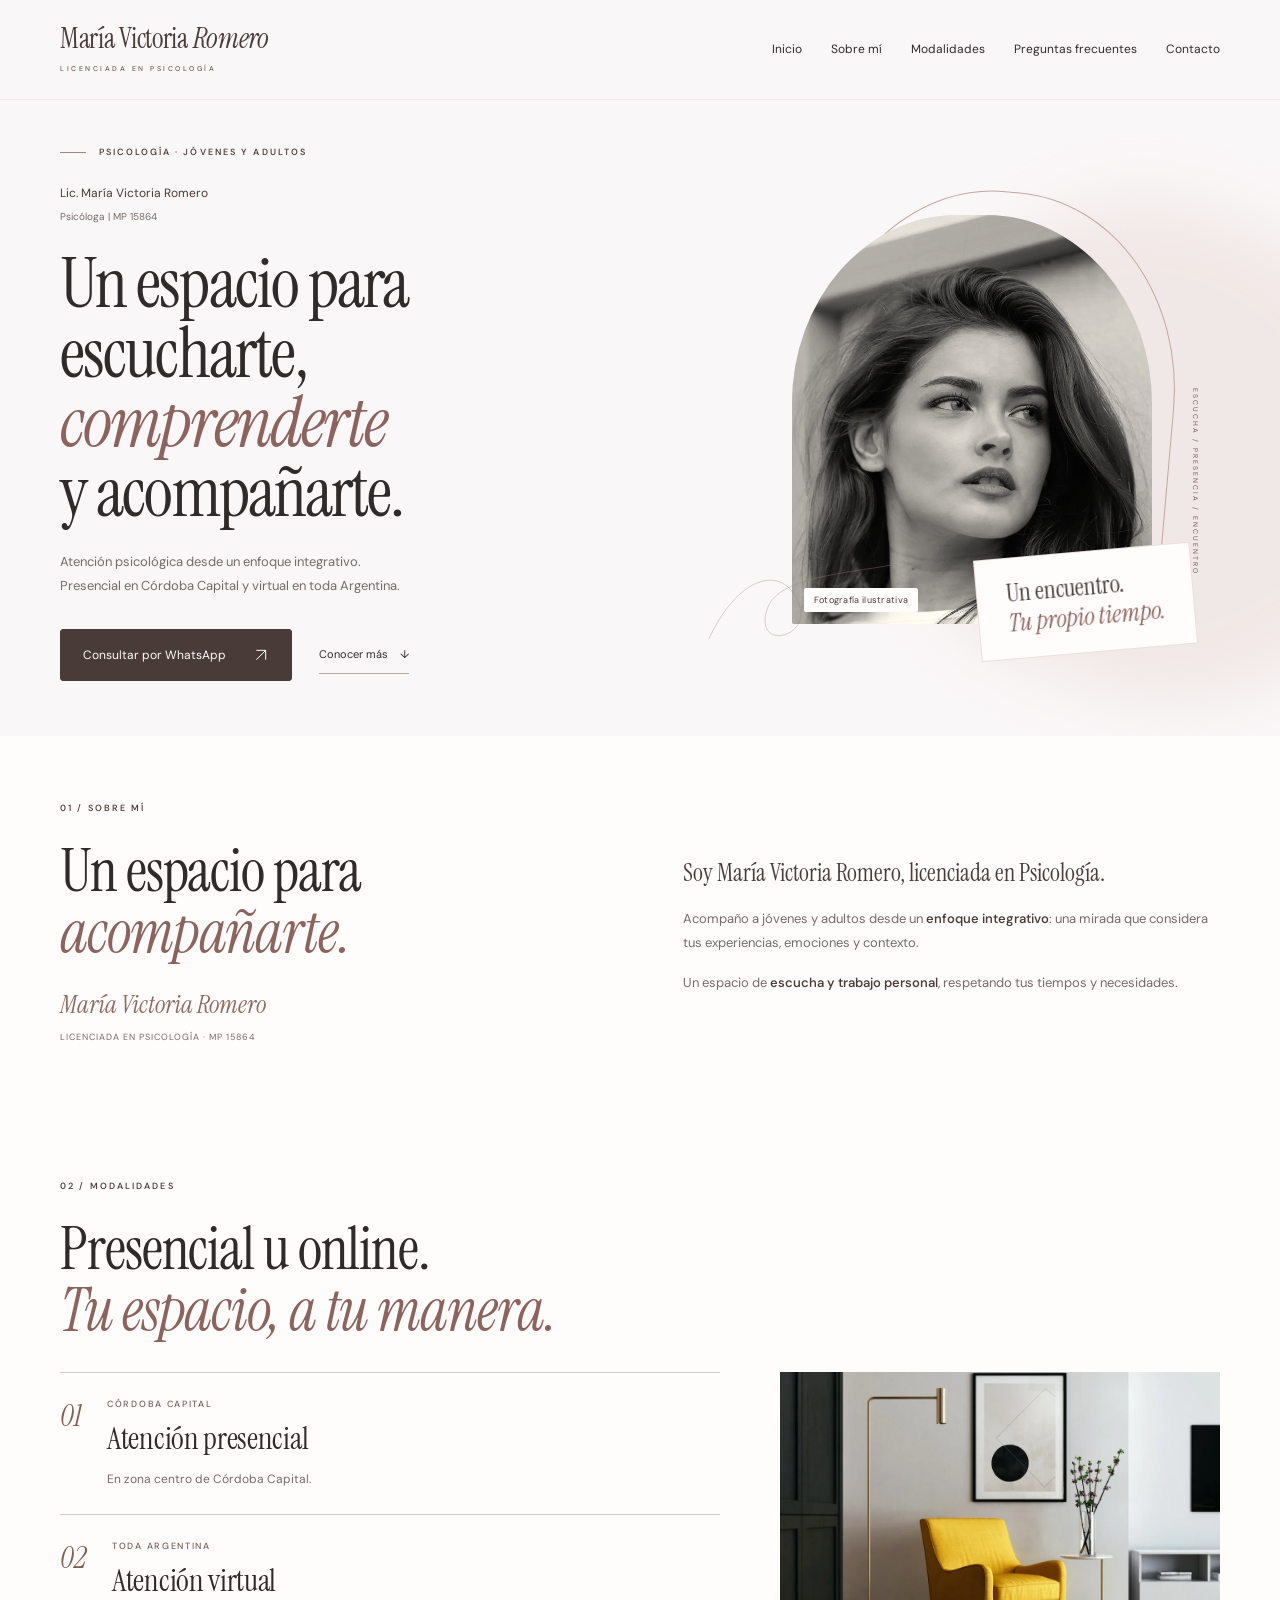
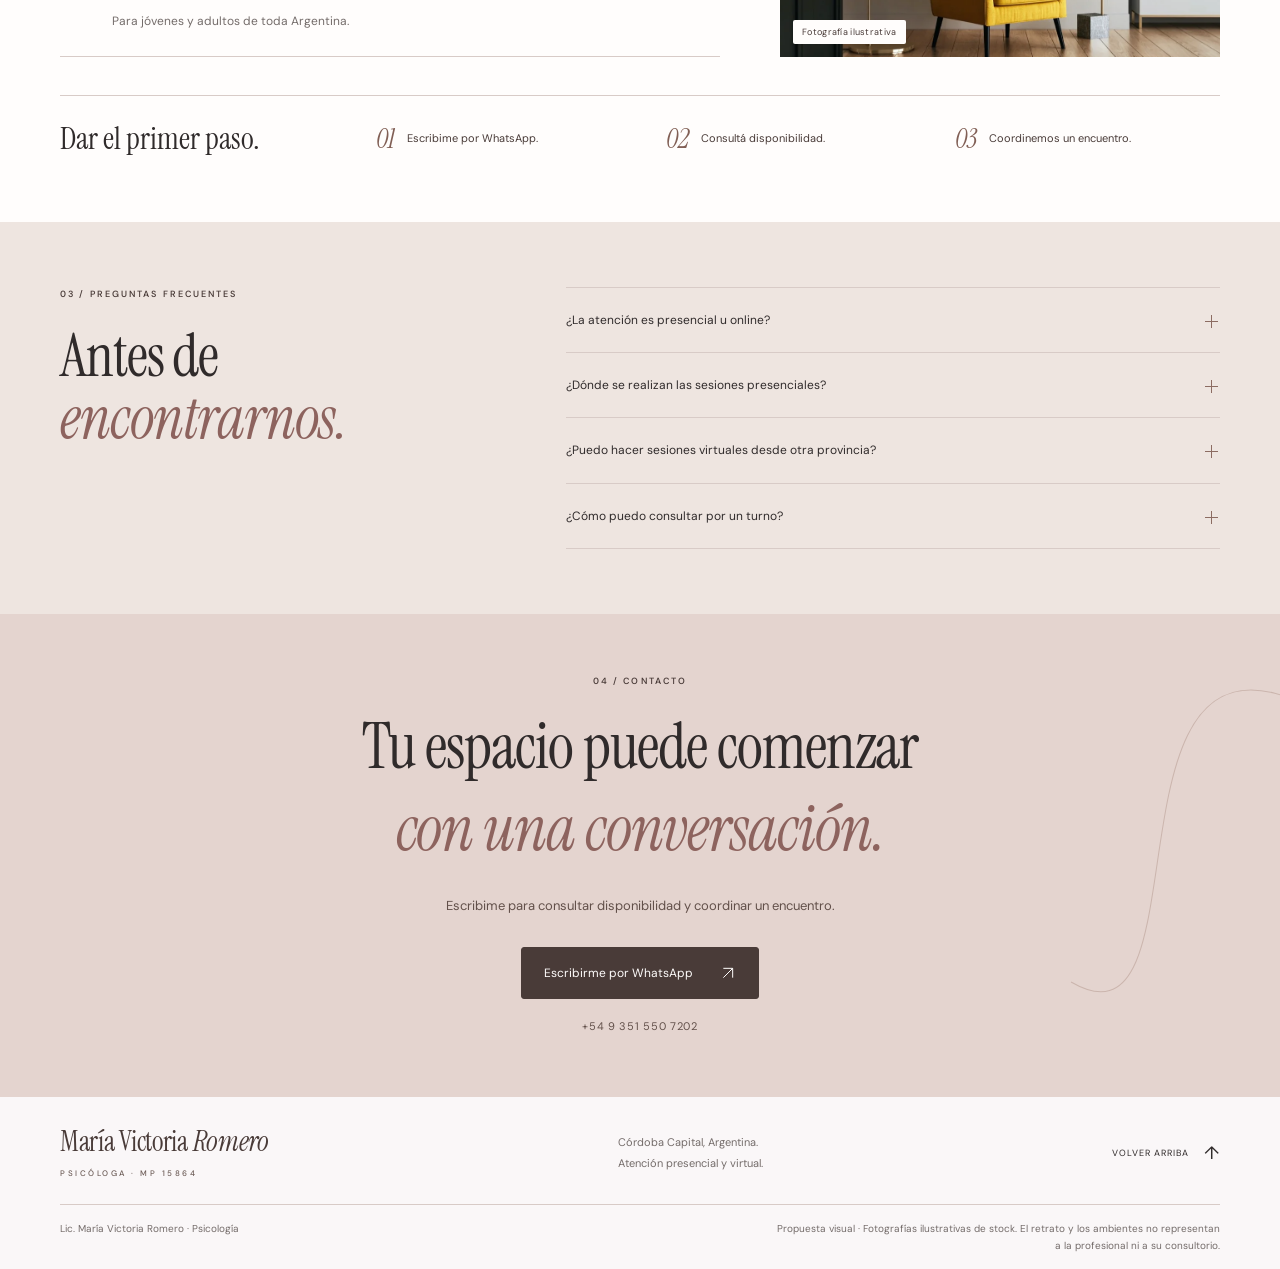
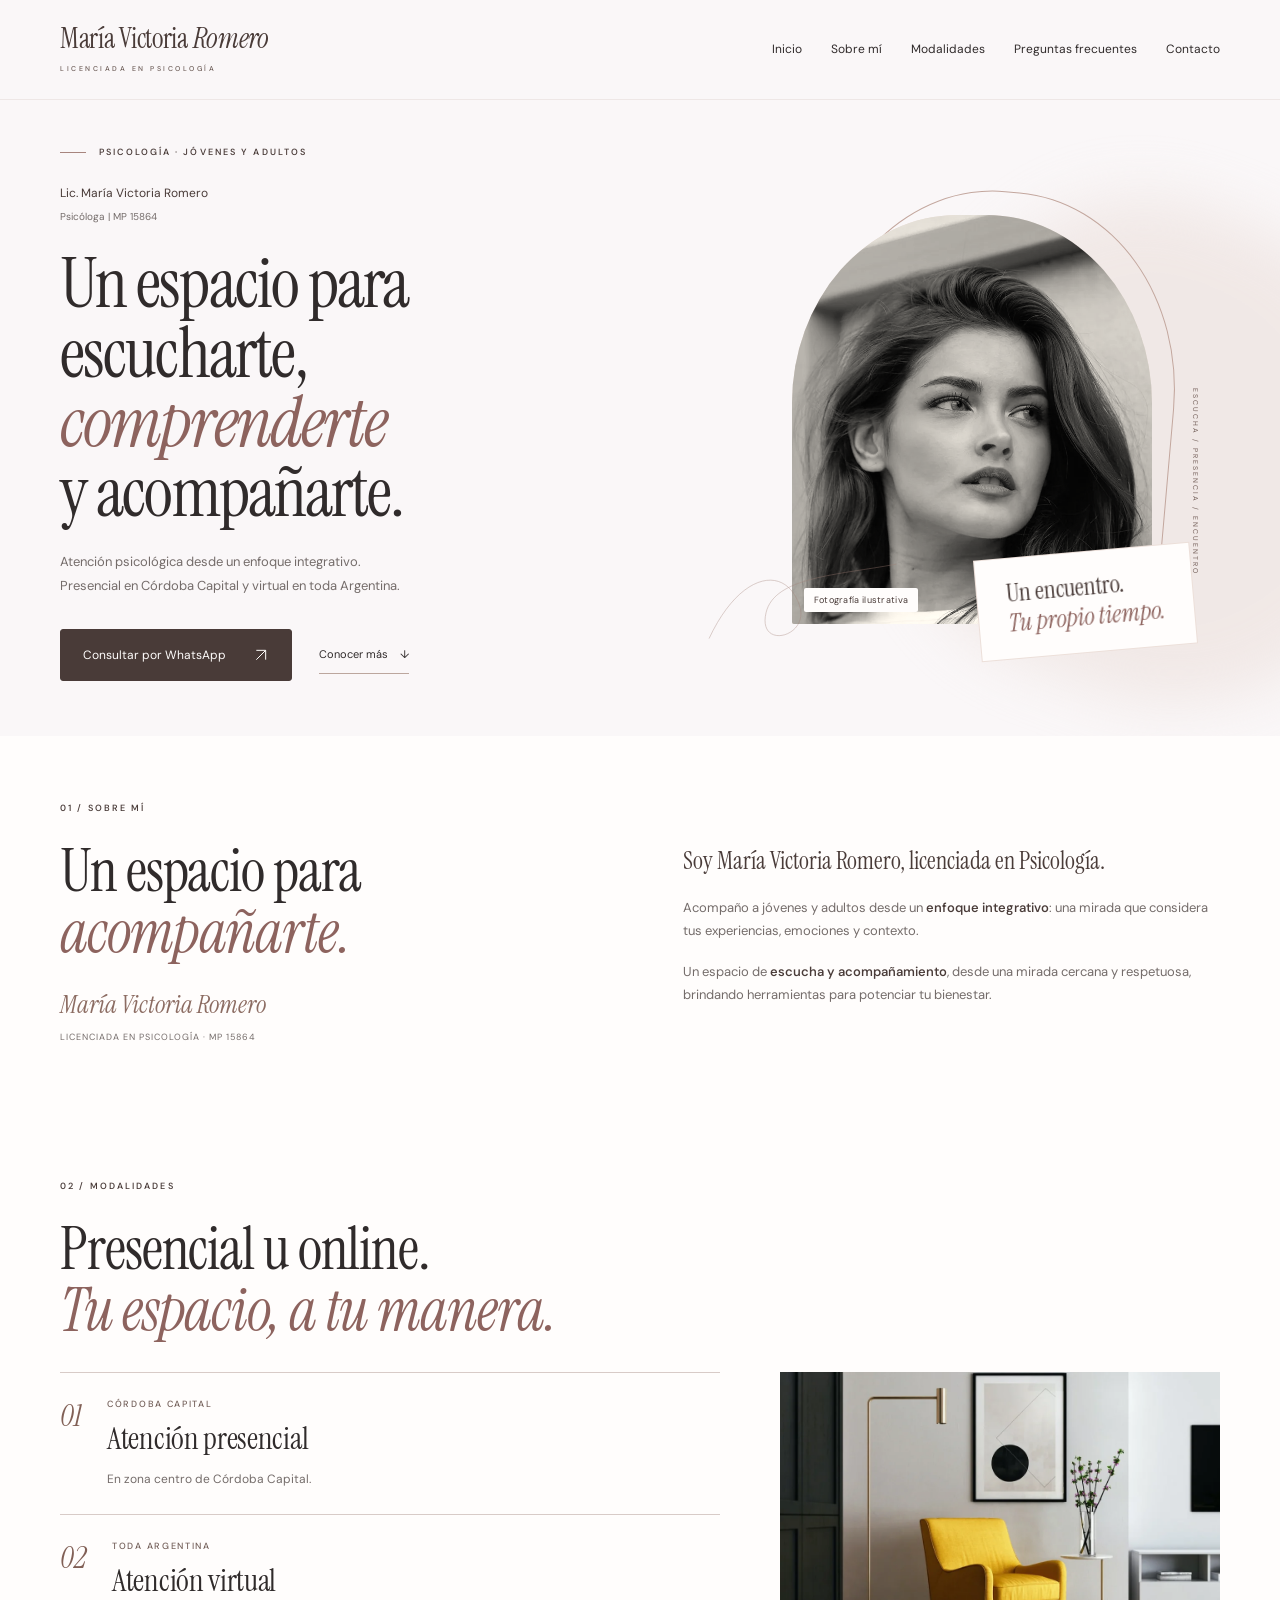
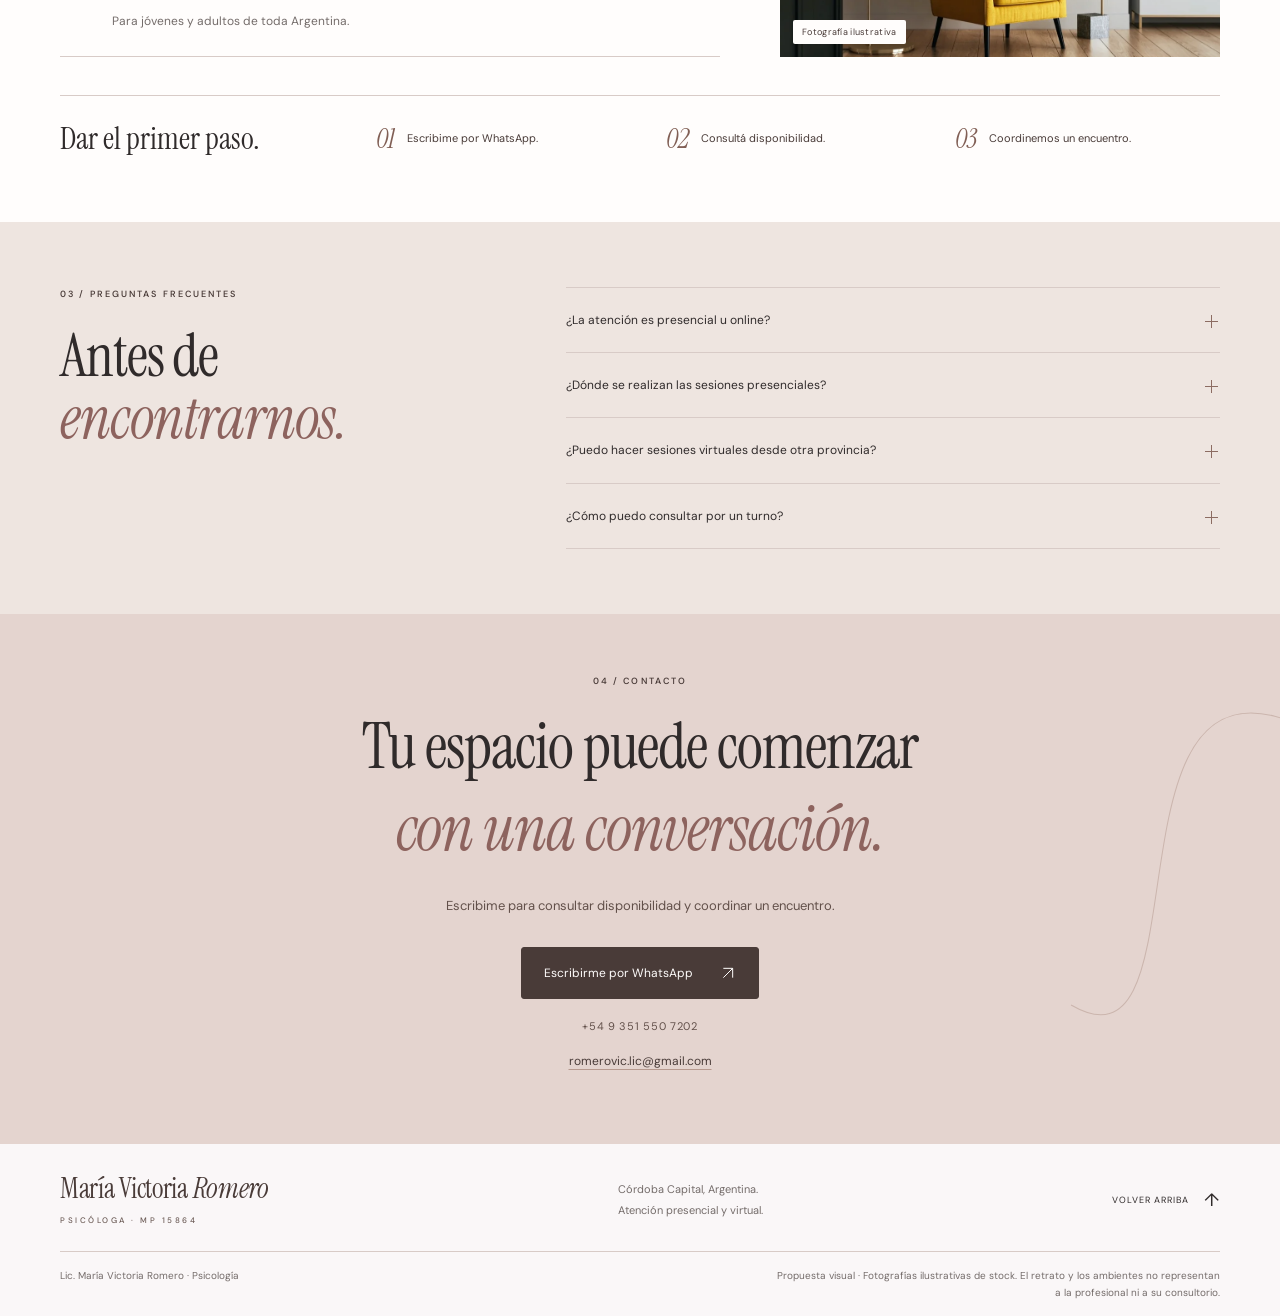
